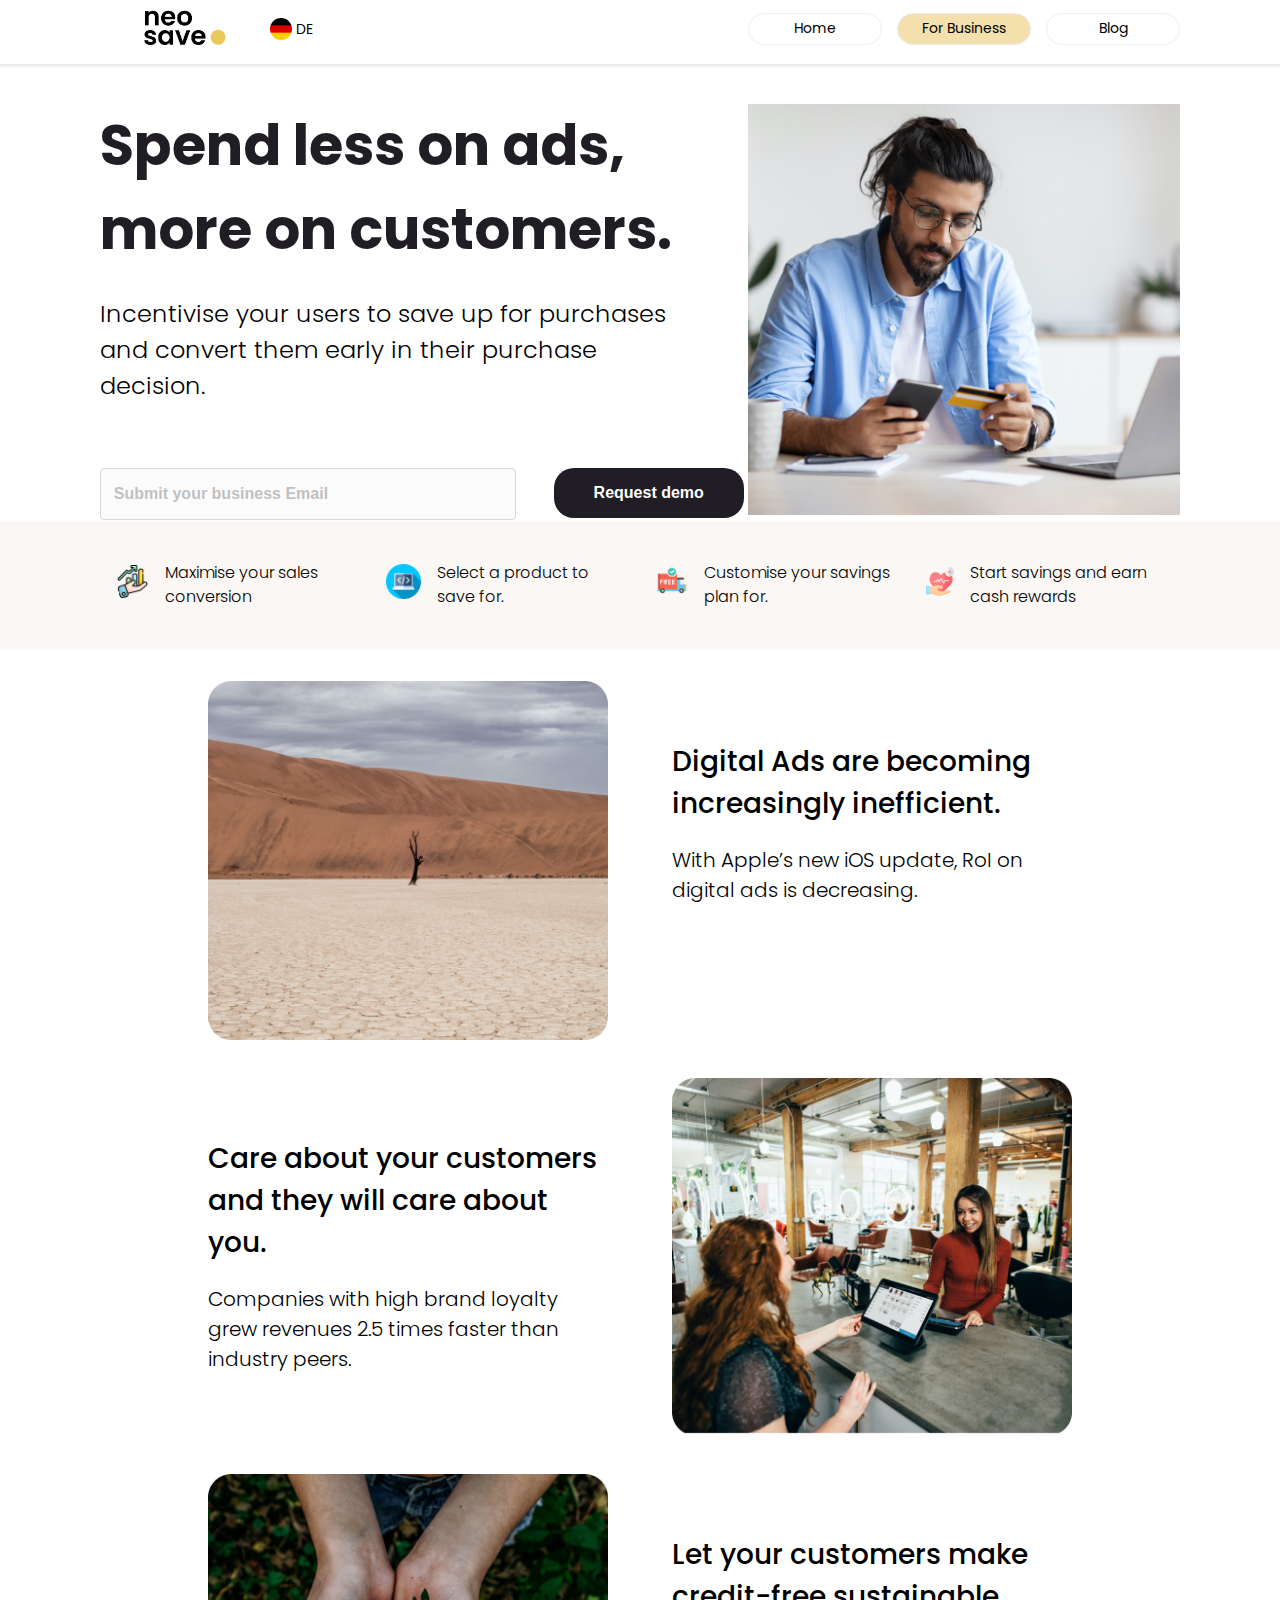
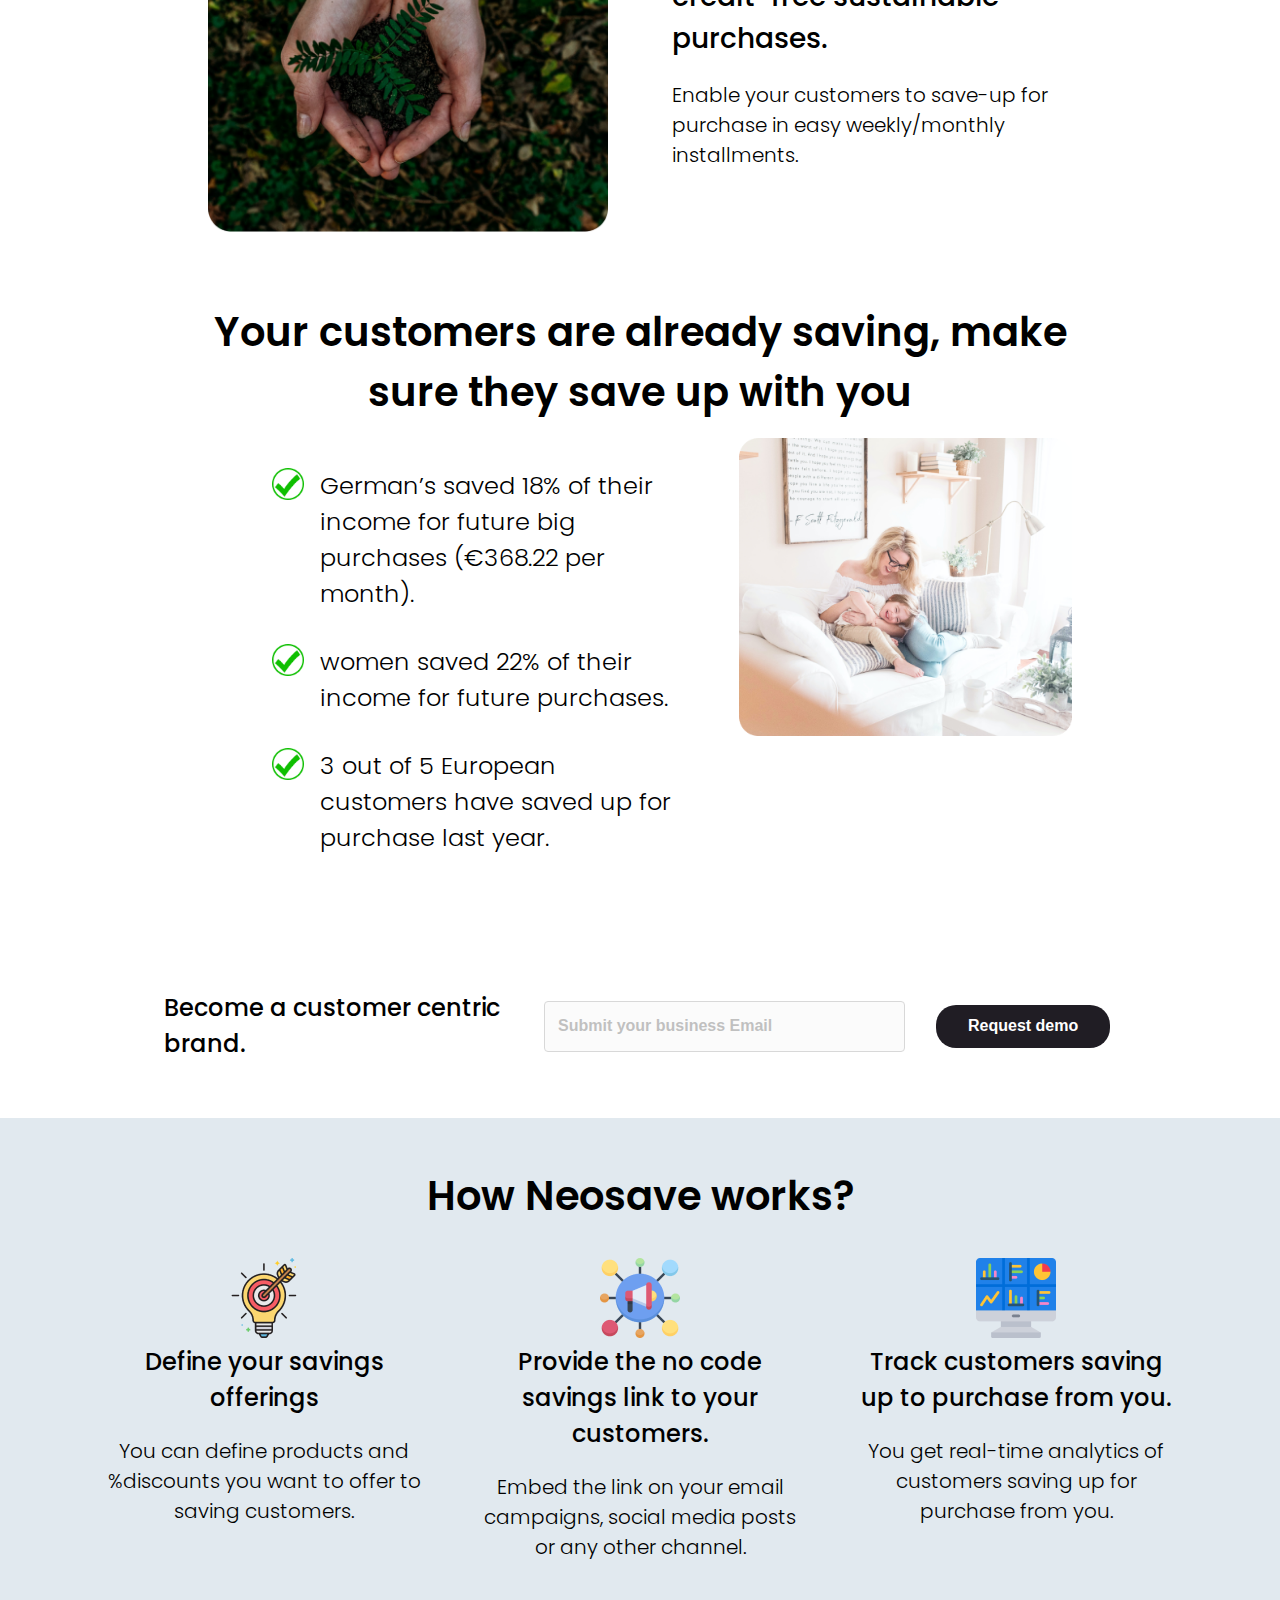
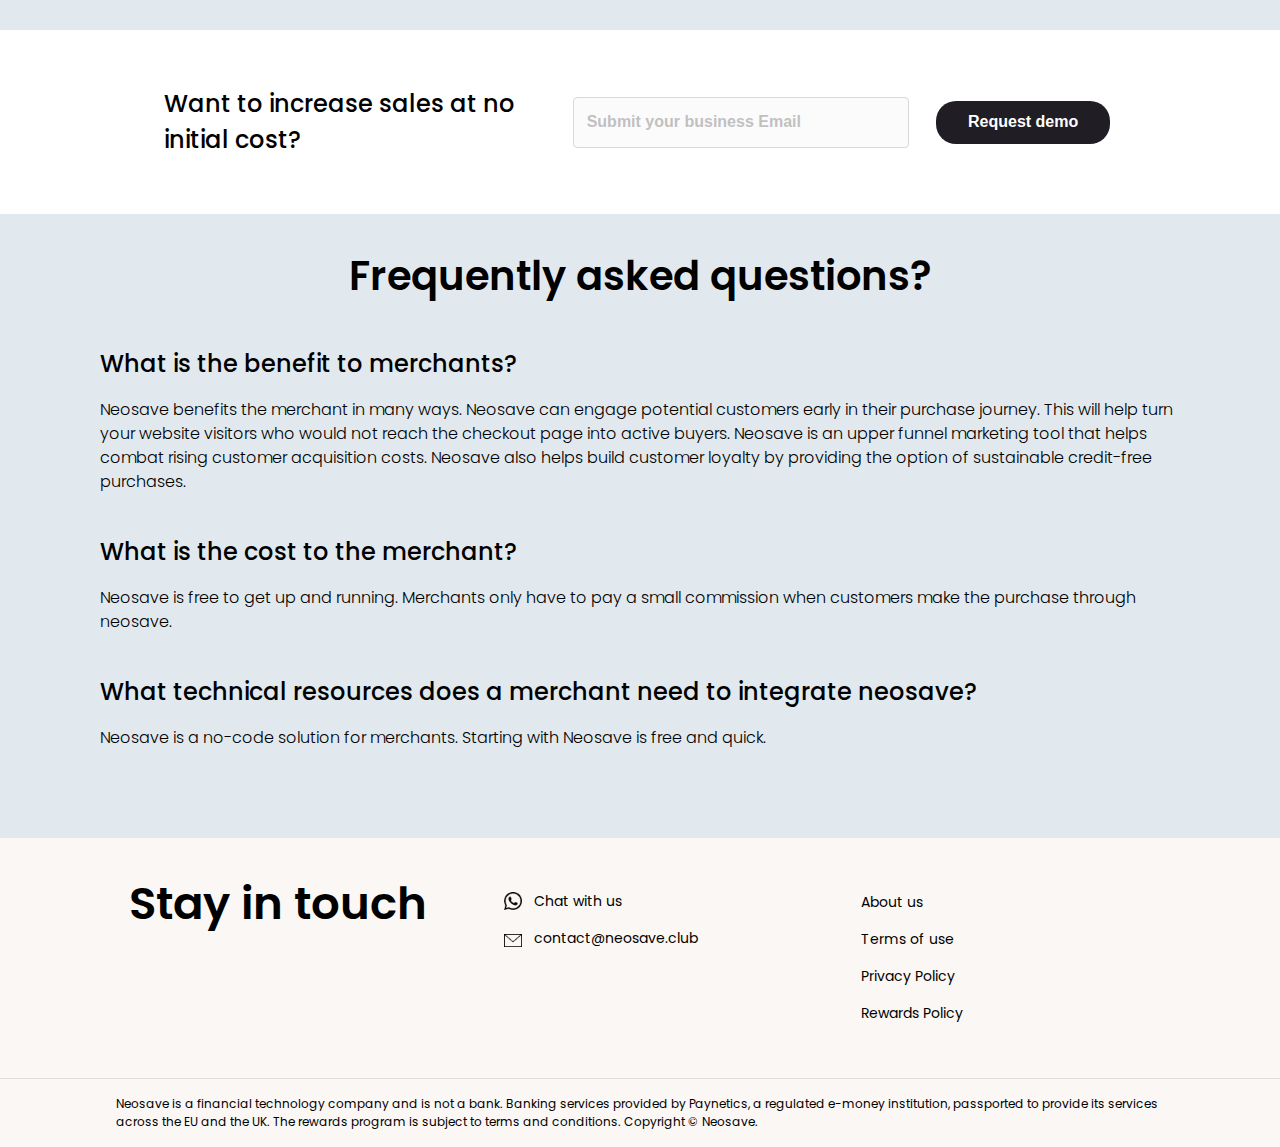
==== business/index.html @ de213bfc "fixed navigation issue" ====
<!DOCTYPE html>
<html lang="en">
  <head>
    <title>Business</title>
    <meta charset="utf-8" />
    <meta name="viewport" content="width=device-width, initial-scale=1" />
    <link href=".././css/styles.css" rel="stylesheet" />
    <link href="../business/business.css" rel="stylesheet" />

    <link rel="preconnect" href="https://fonts.googleapis.com" />
    <link rel="preconnect" href="https://fonts.gstatic.com" crossorigin />
    <link
      href="https://fonts.googleapis.com/css2?family=Poppins:wght@700&display=swap"
      rel="stylesheet"
    />
    <link
      href="https://fonts.googleapis.com/css2?family=Poppins:wght@600&display=swap"
      rel="stylesheet"
    />
    <link
      href="https://fonts.googleapis.com/css2?family=Poppins:wght@500&display=swap"
      rel="stylesheet"
    />
    <link
      href="https://fonts.googleapis.com/css2?family=Poppins:wght@300&display=swap"
      rel="stylesheet"
    />
    <link
      href="https://fonts.googleapis.com/css2?family=Poppins"
      rel="stylesheet"
    />
  </head>
  <body>
    <!-- Header section starts here -->
    <header>
      <div class="header-container container">
        <div class="logo-container">
          <div class="logo">
            <img src="../images/logo-black.png" />
          </div>
          <div class="language-selector">
            <span class="icon"><img src="../images/Vector.png" /></span>
            <span class="text">DE</span>
          </div>
        </div>

        <nav>
          <ul>
            <li><a href="/home">Home</a></li>
            <li class="active"><a href="/business">For Business</a></li>
            <li><a href="#">Blog</a></li>
          </ul>
        </nav>
        <div id="menuToggle">
          <input type="checkbox" />
          <span></span>
          <span></span>
          <span></span>
          <ul id="menu">
            <li><a href="/home">Home</a></li>
            <li><a href="/business">For Business</a></li>
            <li><a href="#">Blog</a></li>
          </ul>
        </div>
      </div>
    </header>
    <!-- Header section Ends here -->

    <!-- Main Section starts here -->

    <main>
      <!--  main banner section -->
      <div class="banner-container container">
        <div class="headings-section">
          <h1>Spend less on ads, more on customers.</h1>
          <p>
            Incentivise your users to save up for purchases and convert them
            early in their purchase decision.
          </p>
          <div class="request-demo">
            <div class="request-demo-text">
              <input type="text" placeholder="Submit your business Email" />
            </div>
            <div class="request-demo-button">
              <button>Request demo</button>
            </div>
          </div>
        </div>
        <div class="banner-image">
          <img src="../images/business-banner.png" />
        </div>
      </div>

      <!-- new work flow section -->

      <div class="neo-work-section">
        <div class="container">
          <div class="steps">
            <span class="image">
              <img src="../images/sales 1.png" />
            </span>
            <span>Maximise your sales conversion</span>
          </div>
          <div class="steps">
            <span class="image">
              <img src="../images/programming (1) 1.png" />
            </span>
            <span>Select a product to save for.</span>
          </div>
          <div class="steps">
            <span class="image">
              <img src="../images/free-shipping 1.png" />
            </span>
            <span>Customise your savings plan for.</span>
          </div>
          <div class="steps">
            <span class="image">
              <img src="../images/healthcare 1.png" />
            </span>
            <span>Start savings and earn cash rewards</span>
          </div>
        </div>
      </div>
      <!-- new work flow section Ends here-->

      <!-- features section starts here -->

      <section class="features-section">
        <div class="container">
          <div class="feature">
            <div class="feature-image">
              <img src="../images/feature1.png" alt="" />
            </div>
            <div class="feature-desc">
              <h4>Digital Ads are becoming increasingly inefficient.</h4>
              <p>
                With Apple’s new iOS update, RoI on digital ads is decreasing.
              </p>
            </div>
          </div>

          <div class="feature">
            <div class="feature-desc">
              <h4>Care about your customers and they will care about you.</h4>
              <p>
                Companies with high brand loyalty grew revenues 2.5 times faster
                than industry peers.
              </p>
            </div>
            <div class="feature-image">
              <img src="../images/feature2.png" alt="" />
            </div>
          </div>

          <div class="feature">
            <div class="feature-image">
              <img src="../images/feature3.png" alt="" />
            </div>
            <div class="feature-desc">
              <h4>
                Let your customers make credit-free sustainable purchases.
              </h4>
              <p>
                Enable your customers to save-up for purchase in easy
                weekly/monthly installments.
              </p>
            </div>
          </div>

          <div class="feature-savings">
            <h2>
              Your customers are already saving, make sure they save up with you
            </h2>

            <div class="feature-savings-details">
              <div class="feature-savings-list">
                <ul>
                  <li>
                    <span><img src="../images/check-mark.png" /></span>
                    <span
                      >German’s saved 18% of their income for future big
                      purchases (€368.22 per month).</span
                    >
                  </li>
                  <li>
                    <span><img src="../images/check-mark.png" /></span>
                    <span
                      >women saved 22% of their income for future
                      purchases.</span
                    >
                  </li>
                  <li>
                    <span><img src="../images/check-mark.png" /></span>
                    <span>
                      3 out of 5 European customers have saved up for purchase
                      last year.
                    </span>
                  </li>
                </ul>
              </div>
              <div class="feature-savings-image">
                <img src="../images/features-savings.png" alt="" />
              </div>
            </div>
          </div>
        </div>
      </section>

      <!-- features section ends here -->

      <!-- Request Demo Section Starts here -->

      <section class="request-demo-section">
        <div class="container">
          <div class="heading">
            <h4>Become a customer centric brand.</h4>
          </div>
          <div class="input-box">
            <input type="text" placeholder="Submit your business Email" />
          </div>
          <div class="action">
            <button type="button">Request demo</button>
          </div>
        </div>
      </section>

      <!-- Request Demo Section Ends here -->

      <!--How new save works section starts here -->
      <section class="how-it-works">
        <div class="container">
          <div class="heading">
            <h3>How Neosave works?</h3>
          </div>
          <div class="option-container">
            <div class="option">
              <div class="option-image">
                <img src="../images/marketing 1.png" alt="" />
              </div>
              <h4>Define your savings offerings</h4>
              <p>
                You can define products and %discounts you want to offer to
                saving customers.
              </p>
            </div>

            <div class="option">
              <div class="option-image">
                <img src="../images/social-marketing 1.png" alt="" />
              </div>
              <h4>Provide the no code savings link to your customers.</h4>
              <p>
                Embed the link on your email campaigns, social media posts or
                any other channel.
              </p>
            </div>

            <div class="option">
              <div class="option-image">
                <img src="../images/dashboard 1.png" alt="" />
              </div>
              <h4>Track customers saving up to purchase from you.</h4>
              <p>
                You get real-time analytics of customers saving up for purchase
                from you.
              </p>
            </div>
          </div>
        </div>
      </section>
      <!--How new save works section ends here -->

      <!-- Request Demo Section Starts here -->

      <section class="request-demo-section">
        <div class="container">
          <div class="heading">
            <h4>Want to increase sales at no initial cost?</h4>
          </div>
          <div class="input-box">
            <input type="text" placeholder="Submit your business Email" />
          </div>
          <div class="action">
            <button type="button">Request demo</button>
          </div>
        </div>
      </section>

      <!-- Request Demo Section Ends here -->

      <!-- FAQ  Section Starts here -->

      <section class="faq-section">
        <div class="container">
          <div class="heading">
            <h3>Frequently asked questions?</h3>
          </div>

          <div class="faq">
            <div class="faq-que">
              <h4 class="que">What is the benefit to merchants?</h4>
              <p class="ans">
                Neosave benefits the merchant in many ways. Neosave can engage
                potential customers early in their purchase journey. This will
                help turn your website visitors who would not reach the checkout
                page into active buyers. Neosave is an upper funnel marketing
                tool that helps combat rising customer acquisition costs.
                Neosave also helps build customer loyalty by providing the
                option of sustainable credit-free purchases.
              </p>
            </div>

            <div class="faq-que">
              <h4 class="que">What is the cost to the merchant?</h4>
              <p class="ans">
                Neosave is free to get up and running. Merchants only have to
                pay a small commission when customers make the purchase through
                neosave.
              </p>
            </div>

            <div class="faq-que">
              <h4 class="que">
                What technical resources does a merchant need to integrate
                neosave?
              </h4>
              <p class="ans">
                Neosave is a no-code solution for merchants. Starting with
                Neosave is free and quick.
              </p>
            </div>
          </div>
        </div>
      </section>

      <!-- FAQ  Section Ends here -->

      <!--  main banner section Ends here-->
    </main>
    <!-- Main Section ends here -->

    <!-- Footer section Starts here -->
    <footer class="footer">
      <div class="container">
        <div class="heading">
          <h3>Stay in touch</h3>
        </div>
        <div class="contact">
          <ul>
            <li>
              <span class="image"><img src="../images/wp.png" /></span>
              <span class="text">Chat with us</span>
            </li>
            <li>
              <span class="image"><img src="../images/envalop.png" /></span>
              <span class="text">contact@neosave.club</span>
            </li>
          </ul>
        </div>

        <div class="nav">
          <ul>
            <li>About us</li>
            <li>Terms of use</li>
            <li>Privacy Policy</li>
            <li>Rewards Policy</li>
          </ul>
        </div>
      </div>
      <div class="sub-footer">
        <div class="container">
          Neosave is a financial technology company and is not a bank. Banking
          services provided by Paynetics, a regulated e-money institution,
          passported to provide its services across the EU and the UK. The
          rewards program is subject to terms and conditions. Copyright ©
          Neosave.
        </div>
      </div>
    </footer>
  </body>
</html>
---- css/styles.css ----
body {
  background: #fff;
  font-size: 14px;
  font-family: Poppins;
  margin: 0px 0px 0px 0px;
  padding: 0px;
}

html {
  overflow-x: hidden;
}
button {
  border: none;
}

h1,
h2,
h3,
h4 {
  margin: 0px;
}

img {
  width: 100%;
}

.container {
  width: calc(100% - 200px);
  margin: 0 auto;
  max-width: 1440px;
}

header {
  /* position: absolute; */
  display: flex;
  align-items: center;
  width: 100%;
  height: 64px;
  background: #ffffff;
  box-shadow: 0px 2px 2px 1px rgba(0, 0, 0, 0.08);
}

header .header-container {
  display: flex;
  justify-content: space-between;
}

header .header-container .logo-container {
  width: 50%;
  display: flex;
  align-items: center;
}

header .header-container .logo-container .logo {
  width: 90px;
  margin: 2.5rem;
}

header .header-container .language-selector {
  width: 100px;
}

header .header-container .language-selector .icon {
  display: inline-block;
  width: 22px;
}

header .header-container .language-selector .icon img {
  border-radius: 50%;
}

header .header-container .language-selector .text {
  position: relative;
  top: -6px;
}

header .header-container nav {
  width: 40%;
}

header .header-container ul {
  display: flex;
  justify-content: space-between;
  padding: 0px;
}

header .header-container ul li {
  margin-top: 2rem;
  list-style: none;
  width: 100px;
  border: 1px solid #eee;
  text-align: center;
  padding: 0.3rem 1rem;
  border-radius: 16px;
  cursor: pointer;
}

header .header-container ul li a {
  color: #000;
  text-decoration: none;
}

header .header-container ul .active {
  background: #f3e0ac;
}

header .header-container ul li:hover {
  background: #f3e0ac;
  color: #000;
  text-decoration: none;
  text-align: center;
  border-radius: 16px;
  cursor: pointer;
}

.dsktop-nav {
  display: block;
}

#menuToggle {
  display: none;
  position: absolute;
  top: 24px;
  right: 16px;
  z-index: 1;
  -webkit-user-select: none;
  user-select: none;
}

#menuToggle input {
  display: block;
  width: 40px;
  height: 32px;
  position: absolute;
  top: -7px;
  left: -5px;
  cursor: pointer;
  opacity: 0;
  z-index: 2;
  -webkit-touch-callout: none;
}

#menuToggle span {
  display: block;
  width: 33px;
  height: 4px;
  margin-bottom: 5px;
  position: relative;
  background: #000;
  border-radius: 3px;
  z-index: 1;
  transform-origin: 4px 0px;
  transition: transform 0.5s cubic-bezier(0.77, 0.2, 0.05, 1),
    background 0.5s cubic-bezier(0.77, 0.2, 0.05, 1), opacity 0.55s ease;
}

#menuToggle span:first-child {
  transform-origin: 0% 0%;
}

#menuToggle span:nth-last-child(2) {
  transform-origin: 0% 100%;
}

#menuToggle input:checked ~ span {
  opacity: 1;
  transform: rotate(45deg) translate(-2px, -1px);
  background: #232323;
}

#menuToggle input:checked ~ span:nth-last-child(3) {
  opacity: 0;
  transform: rotate(0deg) scale(0.2, 0.2);
}

#menuToggle input:checked ~ span:nth-last-child(2) {
  opacity: 1;
  transform: rotate(-45deg) translate(0, -1px);
}

#menu {
  position: absolute;
  width: 300px;
  height: 100vh;
  margin: -100px 0 0 0;
  padding: 50px;
  padding-top: 125px;
  right: -100px;
  background: #fff;
  list-style-type: none;
  -webkit-font-smoothing: antialiased;
  transform-origin: 0% 0%;
  transform: translate(100%, 0);
  transition: transform 0.5s cubic-bezier(0.77, 0.2, 0.05, 1);
  box-shadow: 4px 23px 14px 2px #00000054;
  display: block;
}

header .header-container #menu li a {
  text-decoration: none;
  display: block;
  width: 100%;
  height: 100%;
  color: #000;
}

header .header-container #menu li {
  padding: 10px 0;
  font-size: 22px;
  background: none;
  border: none;
  text-align: right;
  width: 80%;
}

#menuToggle input:checked ~ ul {
  transform: scale(1, 1);
  opacity: 1;
}

footer {
  background: #fbf7f4;
}

footer > .container {
  padding: 2rem 0rem;
  display: flex;
}

footer > .container > .heading,
.nav,
.contact {
  width: 33%;
}

footer > .container .heading h3 {
  font-weight: 600;
  font-size: 45px;
  line-height: 68px;
  text-align: center;
}

footer > .container .contact ul li {
  list-style: none;
  padding: 0.5rem;
}

footer > .container .contact ul li .image {
  display: inline-block;
  width: 18px;
  margin-right: 0.5rem;
}

footer > .container .contact ul li .text {
  position: relative;
  top: -4px;
}
footer > .container .nav ul li {
  list-style: none;
  padding: 0.5rem;
}
footer .sub-footer {
  border-top: 1px solid rgba(0, 0, 0, 0.1);
  padding: 1rem;
  font-weight: 400;
  font-size: 12px;
  line-height: 18px;
}

@media screen and (max-width: 1201px) {
  .container {
    width: 95%;
  }
}

@media screen and (max-width: 992px) {
  header .header-container nav {
    width: 50%;
  }
}

@media screen and (max-width: 768px) {
  header {
    box-shadow: none;
  }
  header .header-container .logo-container .logo {
    width: 90px;
    margin: 1.5rem 2.5rem 0 1rem;
  }
  #menuToggle {
    display: block;
  }
  .dsktop-nav {
    display: none;
  }
}
---- business/business.css ----
.banner-container {
  padding: 2.5rem 0 0 0;
  display: flex;
  margin-top: 0rem;
  justify-content: space-between;
}

.banner-container .headings-section {
  width: 60%;
}

.banner-container .headings-section h1 {
  font-weight: 700;
  font-size: 56px;
  line-height: 84px;
  color: #201d24;
  padding-right: 4rem;
  margin-bottom: 0px;
}

.banner-container .headings-section p {
  font-weight: 300;
  font-size: 24px;
  line-height: 36px;
  padding-right: 4rem;
  padding-top: 0px;
}

.banner-container .headings-section .request-demo {
  display: flex;
  margin-top: 4rem;
}

.banner-container .headings-section .request-demo .request-demo-text {
  width: 60%;
  margin-right: 10%;
}
.banner-container .headings-section .request-demo .request-demo-text input {
  background: #f8f8f8;
  opacity: 0.45;
  border: 1px solid #a9a9a9;
  border-radius: 4px;
  width: 100%;
  font-weight: 600;
  font-size: 16px;
  line-height: 24px;
  text-align: left;
  color: #b6b6b6;
  padding: 0.8rem;
}

.banner-container .headings-section .request-demo .request-demo-button {
  width: 30%;
}

.banner-container .headings-section .request-demo .request-demo-button button {
  background: #201d24;
  border-radius: 20px;
  color: #fff;
  font-weight: 700;
  font-size: 16px;
  line-height: 24px;
  padding: 0.8rem 2.5rem;
}

.banner-container .banner-image {
  width: 40%;
}

.neo-work-section {
  background: #fbf7f4;
}

.neo-work-section .container {
  display: flex;
  align-items: center;
}

.neo-work-section .steps {
  width: 25%;
  padding: 2.5rem 1rem;
  font-size: 16px;
  display: flex;
  align-items: center;
  font-weight: 300;
  font-size: 16px;
  line-height: 24px;
}

.neo-work-section .steps .image {
  display: inline-block;
  margin-right: 1rem;
  width: 42px;
}

.features-section .container .feature {
  display: flex;
  width: 80%;
  margin: 2rem auto;
}

.features-section .container .feature .feature-image,
.feature-desc {
  width: 50%;
}

.features-section .container .feature .feature-image {
  margin-right: 4rem;
}

.features-section .container .feature .feature-image img {
  max-width: 420px;
}

.features-section .container .feature .feature-desc h4 {
  font-weight: 500;
  font-size: 28px;
  line-height: 42px;
  margin-top: 15%;
}

.features-section .container .feature .feature-desc p {
  font-weight: 300;
  font-size: 20px;
  line-height: 30px;
}

.features-section .container .feature:nth-child(2) .feature-image {
  text-align: right;
}

.features-section .container .feature:nth-child(2) .feature-image {
  margin-left: 4rem;
  margin-right: 0px;
}

.features-section .container .feature-savings {
  width: 80%;
  margin: 0 auto;
  padding: 2rem 0;
}

.features-section .container .feature-savings h2 {
  font-weight: 600;
  font-size: 40px;
  line-height: 60px;
  text-align: center;
}

.features-section .container .feature-savings .feature-savings-details {
  display: flex;
  padding: 1rem 0;
}

.features-section .container .feature-savings .feature-savings-details {
  display: flex;
  padding: 1rem 0;
}

.features-section
  .container
  .feature-savings
  .feature-savings-details
  .feature-savings-list {
  width: 60%;
  margin-right: 2rem;
}

.features-section
  .container
  .feature-savings
  .feature-savings-details
  .feature-savings-image {
  width: 40%;
}

.features-section
  .container
  .feature-savings
  .feature-savings-details
  .feature-savings-list
  ul
  li {
  list-style: none;
  font-weight: 300;
  font-size: 24px;
  line-height: 36px;
  padding: 1rem;
  display: flex;
}

.features-section
  .container
  .feature-savings
  .feature-savings-details
  .feature-savings-list
  ul
  li
  span {
  display: inline-block;
  padding: 0 0.5rem;
}
.features-section
  .container
  .feature-savings
  .feature-savings-details
  .feature-savings-list
  ul
  li
  span
  img {
  width: 32px;
}
/* .features-section
  .container
  .feature-savings
  .feature-savings-details
  .feature-savings-list
  ul
  li::before {
  content: '';
  display: inline-block;
  height: 24px;
  width: 24px;
  background-size: contain;
  background-image: url('../images/check-mark.png');
  position: relative;
  top: 6px;
} */

.request-demo-section {
  padding: 1rem 0;
  width: 90%;
  margin: 2.5rem auto;
}

.request-demo-section .container {
  display: flex;
  align-items: center;
  justify-content: space-between;
}

.request-demo-section .container .heading {
  margin-right: 2rem;
}

.request-demo-section .container .heading h4 {
  font-weight: 500;
  font-size: 24px;
  line-height: 36px;
}

.request-demo-section .container .input-box {
  width: 50%;
}

.request-demo-section .container .input-box input {
  font-weight: 600;
  font-size: 16px;
  line-height: 24px;
  color: #b6b6b6;
  background: #f8f8f8;
  opacity: 0.45;
  border: 1px solid #a9a9a9;
  border-radius: 4px;
  padding: 0.8rem;
  width: 85%;
}

.request-demo-section .container .action {
  min-width: 180px;
}

.request-demo-section .container .action button {
  background: #201d24;
  border-radius: 20px;
  color: #fff;
  font-weight: 700;
  font-size: 16px;
  line-height: 24px;
  padding: 0.6rem 2rem;
}

.how-it-works {
  background: #e1e9ef;
  /* opacity: 0.3; */
}

.how-it-works .container {
  padding: 2rem 1rem 3rem 1rem;
}

.how-it-works .container .heading {
  padding: 1rem 0 2rem 0;
}

.how-it-works .container .heading h3 {
  font-weight: 600;
  font-size: 40px;
  line-height: 60px;
  text-align: center;
}

.how-it-works .container .option-container {
  display: flex;
  justify-content: space-between;
}

.how-it-works .container .option-container .option {
  width: 25%;
  text-align: center;
  min-width: 328px;
}

.how-it-works .container .option-container .option .option-image img {
  width: 80px;
}

.how-it-works .container .option-container .option h4 {
  font-weight: 500;
  font-size: 24px;
  line-height: 36px;
  text-align: center;
}

.how-it-works .container .option-container .option p {
  font-weight: 300;
  font-size: 20px;
  line-height: 30px;
  text-align: center;
}

.faq-section {
  background: #e1e9ef;
  /* opacity: 0.3; */
}

.faq-section .container {
  padding: 2rem 1rem 3rem 1rem;
}

.faq-section .container .heading h3 {
  font-weight: 600;
  font-size: 40px;
  line-height: 60px;
  text-align: center;
}

.faq {
}

.faq .faq-que {
  margin: 2.5rem 0;
}

.faq .faq-que .que {
  font-weight: 500;
  font-size: 24px;
  line-height: 36px;
  margin-bottom: 1rem;
}
.faq .faq-que .ans {
  font-weight: 300;
  font-size: 16px;
  line-height: 24px;
}
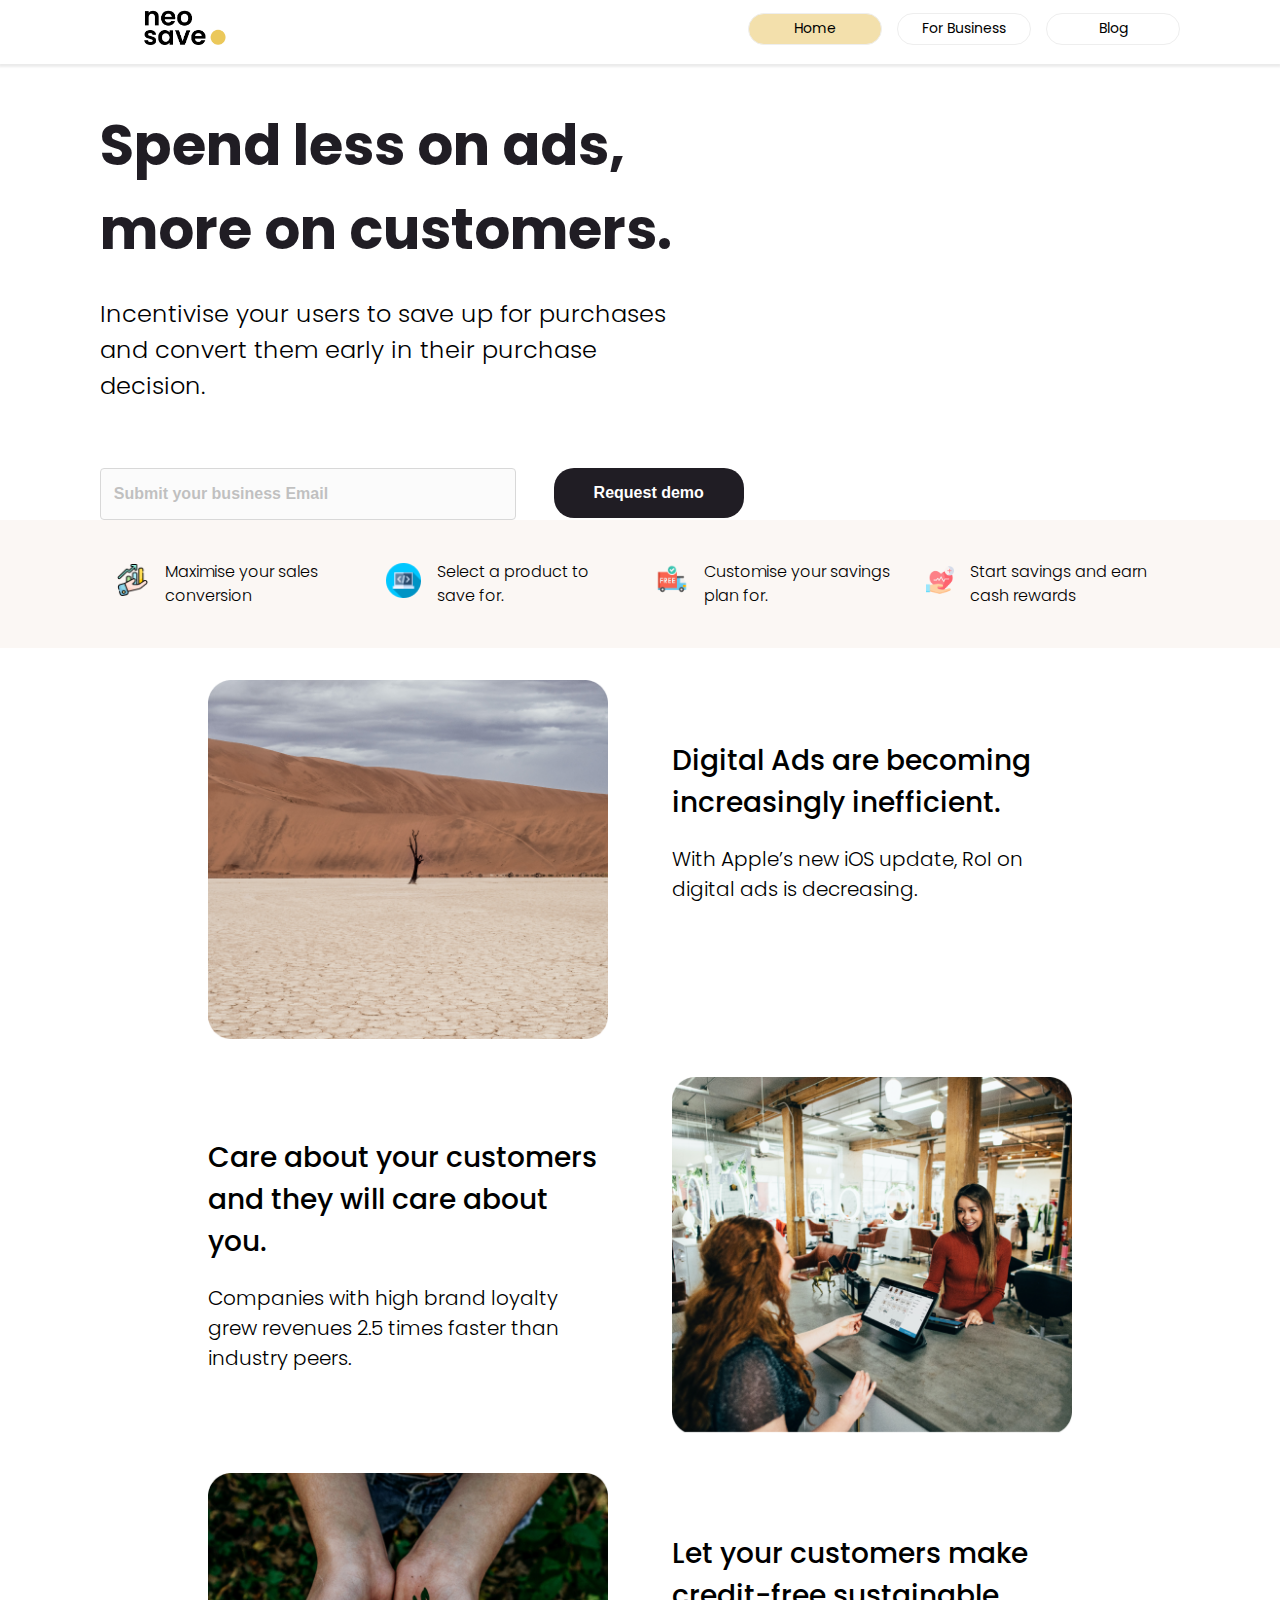
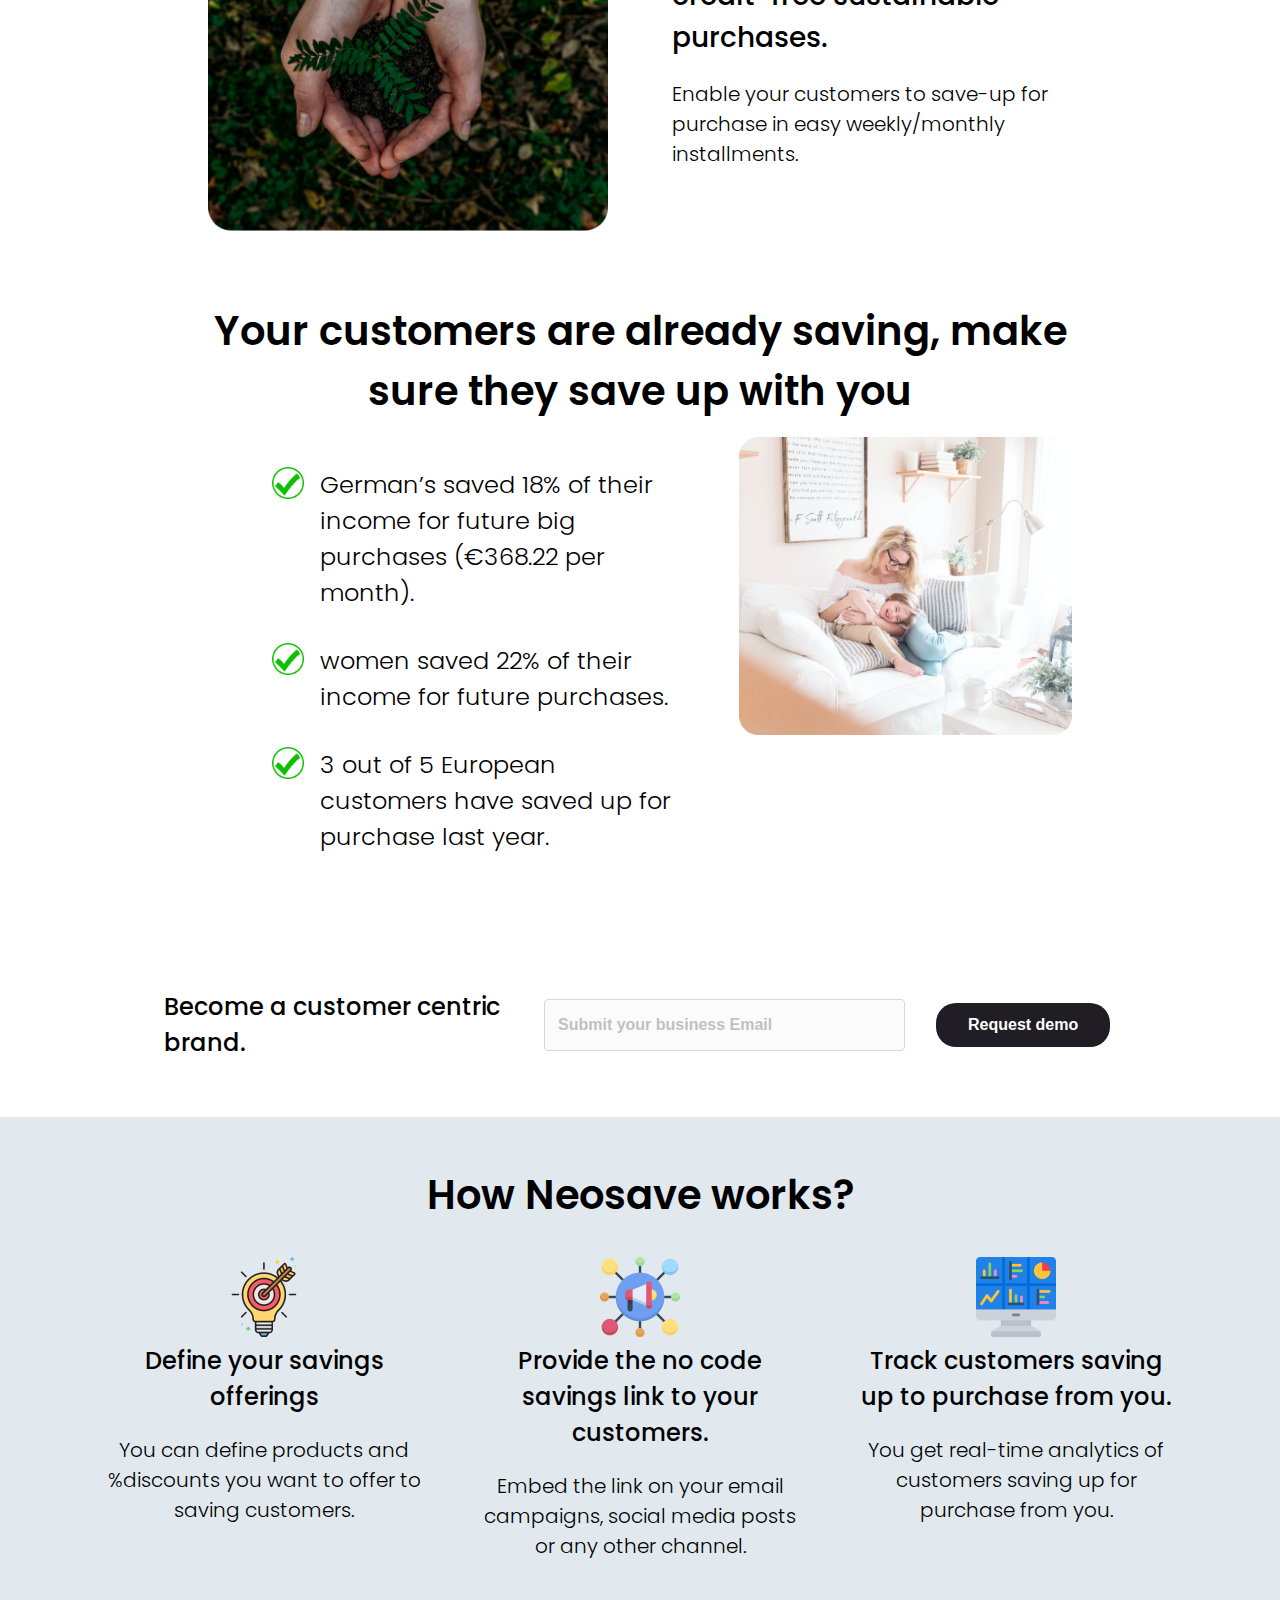
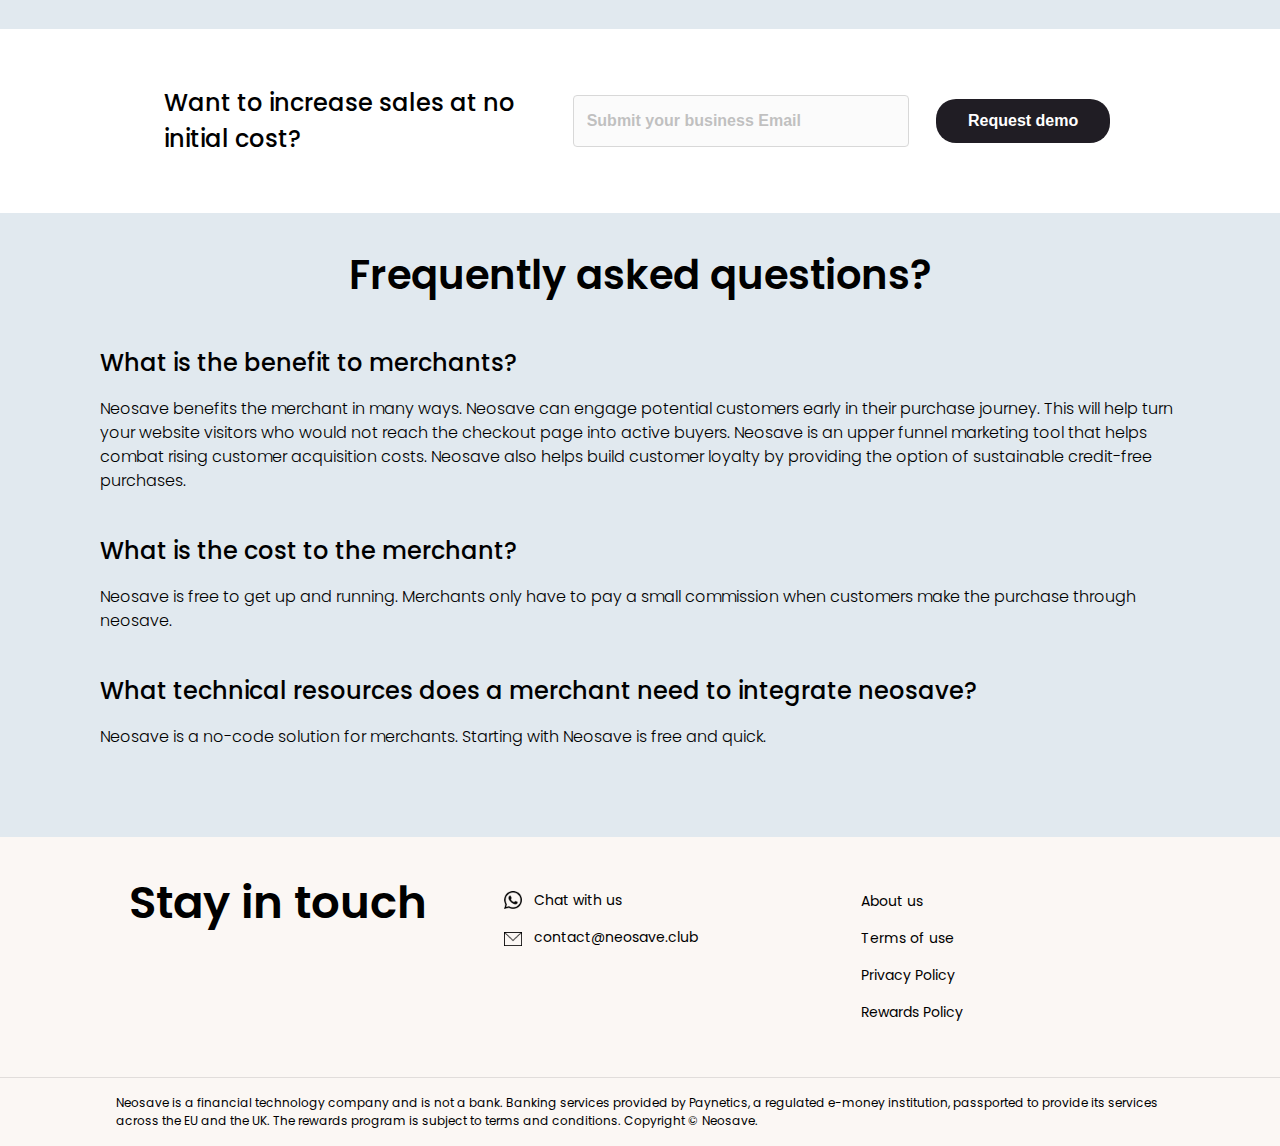
==== commit 4ba07ab6: "added mobile responsive changes for business" ====
--- a/business/index.html
+++ b/business/index.html
@@ -38,16 +38,16 @@
           <div class="logo">
             <img src="../images/logo-black.png" />
           </div>
-          <div class="language-selector">
+          <div class="language-selector hide-mobile">
             <span class="icon"><img src="../images/Vector.png" /></span>
             <span class="text">DE</span>
           </div>
         </div>
 
-        <nav>
-          <ul>
-            <li><a href="/home">Home</a></li>
-            <li class="active"><a href="/business">For Business</a></li>
+        <nav class="dsktop-nav">
+          <ul class="desktop-nav">
+            <li class="active"><a href="/home">Home</a></li>
+            <li><a href="/business">For Business</a></li>
             <li><a href="#">Blog</a></li>
           </ul>
         </nav>
@@ -56,7 +56,7 @@
           <span></span>
           <span></span>
           <span></span>
-          <ul id="menu">
+          <ul id="menu" class="hideMenu">
             <li><a href="/home">Home</a></li>
             <li><a href="/business">For Business</a></li>
             <li><a href="#">Blog</a></li>
@@ -86,7 +86,7 @@
             </div>
           </div>
         </div>
-        <div class="banner-image">
+        <div class="banner-image hide-mobile">
           <img src="../images/business-banner.png" />
         </div>
       </div>
@@ -237,33 +237,39 @@
               <div class="option-image">
                 <img src="../images/marketing 1.png" alt="" />
               </div>
-              <h4>Define your savings offerings</h4>
-              <p>
-                You can define products and %discounts you want to offer to
-                saving customers.
-              </p>
+              <div class="desc">
+                <h4>Define your savings offerings</h4>
+                <p>
+                  You can define products and %discounts you want to offer to
+                  saving customers.
+                </p>
+              </div>
             </div>
 
             <div class="option">
               <div class="option-image">
                 <img src="../images/social-marketing 1.png" alt="" />
               </div>
-              <h4>Provide the no code savings link to your customers.</h4>
-              <p>
-                Embed the link on your email campaigns, social media posts or
-                any other channel.
-              </p>
+              <div class="desc">
+                <h4>Provide the no code savings link to your customers.</h4>
+                <p>
+                  Embed the link on your email campaigns, social media posts or
+                  any other channel.
+                </p>
+              </div>
             </div>
 
             <div class="option">
               <div class="option-image">
                 <img src="../images/dashboard 1.png" alt="" />
               </div>
-              <h4>Track customers saving up to purchase from you.</h4>
-              <p>
-                You get real-time analytics of customers saving up for purchase
-                from you.
-              </p>
+              <div class="desc">
+                <h4>Track customers saving up to purchase from you.</h4>
+                <p>
+                  You get real-time analytics of customers saving up for
+                  purchase from you.
+                </p>
+              </div>
             </div>
           </div>
         </div>
@@ -378,4 +384,14 @@
       </div>
     </footer>
   </body>
+  <script type="text/javascript">
+    const toggleItems = document.getElementById('menu');
+    const toggleButton = document.getElementById('menuToggle');
+
+    (function () {
+      toggleButton.addEventListener('click', () => {
+        toggleItems.classList.toggle('hideMenu');
+      });
+    })();
+  </script>
 </html>
--- a/css/styles.css
+++ b/css/styles.css
@@ -13,6 +13,13 @@
   border: none;
 }
 
+.hideMenu {
+  display: none;
+}
+.hide-mobile {
+  display: none;
+}
+
 h1,
 h2,
 h3,
@@ -78,13 +85,13 @@
   width: 40%;
 }
 
-header .header-container ul {
+header .header-container .desktop-nav {
   display: flex;
   justify-content: space-between;
   padding: 0px;
 }
 
-header .header-container ul li {
+header .header-container .desktop-nav li {
   margin-top: 2rem;
   list-style: none;
   width: 100px;
@@ -95,16 +102,16 @@
   cursor: pointer;
 }
 
-header .header-container ul li a {
+header .header-container .desktop-nav li a {
   color: #000;
   text-decoration: none;
 }
 
-header .header-container ul .active {
+header .header-container .desktop-nav .active {
   background: #f3e0ac;
 }
 
-header .header-container ul li:hover {
+header .header-container .desktop-nav li:hover {
   background: #f3e0ac;
   color: #000;
   text-decoration: none;
@@ -177,15 +184,14 @@
   opacity: 1;
   transform: rotate(-45deg) translate(0, -1px);
 }
-
 #menu {
   position: absolute;
   width: 300px;
   height: 100vh;
   margin: -100px 0 0 0;
-  padding: 50px;
+  padding: 50px 0px;
   padding-top: 125px;
-  right: -100px;
+  right: -14px;
   background: #fff;
   list-style-type: none;
   -webkit-font-smoothing: antialiased;
@@ -193,7 +199,6 @@
   transform: translate(100%, 0);
   transition: transform 0.5s cubic-bezier(0.77, 0.2, 0.05, 1);
   box-shadow: 4px 23px 14px 2px #00000054;
-  display: block;
 }
 
 header .header-container #menu li a {
@@ -279,10 +284,11 @@
   }
 }
 
-@media screen and (max-width: 768px) {
+@media screen and (max-width: 600px) {
   header {
     box-shadow: none;
   }
+
   header .header-container .logo-container .logo {
     width: 90px;
     margin: 1.5rem 2.5rem 0 1rem;
--- a/business/business.css
+++ b/business/business.css
@@ -364,3 +364,268 @@
   font-size: 16px;
   line-height: 24px;
 }
+
+@media screen and (max-width: 992px) {
+  .banner-container {
+    padding-top: 1rem;
+  }
+  .banner-container .headings-section {
+    margin: 0.5rem 1rem;
+  }
+  .banner-container .headings-section h1 {
+    font-weight: 700;
+    font-size: 36px;
+    line-height: 54px;
+  }
+
+  .banner-container .headings-section p {
+    font-weight: 300;
+    font-size: 18px;
+    line-height: 27px;
+    padding-right: 4rem;
+    padding-top: 0px;
+  }
+  .banner-container .headings-section button {
+    font-weight: 700;
+    font-size: 14px;
+    line-height: 21px;
+  }
+
+  .neo-work-section .container {
+    flex-direction: column;
+    justify-content: center;
+  }
+  .neo-work-section .container .steps:nth-child(1) {
+    justify-content: center;
+    left: 0;
+  }
+  .neo-work-section .container .steps {
+    width: 500px;
+    text-align: center;
+    position: relative;
+    left: 13%;
+    font-weight: 300;
+    font-size: 16px;
+    line-height: 24px;
+  }
+}
+
+@media screen and (max-width: 600px) {
+  .hide-mobile {
+    display: none;
+  }
+  .banner-container {
+    padding: 3rem 1rem;
+  }
+  .banner-container .headings-section {
+    width: 100%;
+    text-align: center;
+  }
+
+  .banner-container .headings-section h1 {
+    font-weight: 700;
+    font-size: 40px;
+    line-height: 60px;
+    padding-right: 0px;
+  }
+  .banner-container .headings-section p {
+    font-weight: 300;
+    font-size: 16px;
+    line-height: 24px;
+    padding-right: 0px;
+    text-align: center;
+  }
+
+  .banner-container .headings-section .request-demo {
+    flex-direction: column;
+    width: 100%;
+    margin: 0 auto;
+    justify-content: center;
+  }
+
+  .banner-container .headings-section .request-demo .request-demo-text {
+    width: 90%;
+  }
+
+  .banner-container .headings-section .request-demo .request-demo-button {
+    width: 100%;
+    margin: 1rem 0 0rem 0;
+  }
+
+  .neo-work-section .container .steps {
+    left: 0px;
+    max-width: 300px;
+  }
+
+  .neo-work-section .container .steps {
+    text-align: left;
+    font-weight: 300;
+    font-size: 14px;
+    line-height: 18px;
+  }
+
+  .features-section .container .feature {
+    flex-direction: column;
+  }
+  .features-section .container .feature .feature-image {
+    margin: 0rem;
+  }
+  .features-section .container .feature .feature-image,
+  .feature-desc {
+    width: 100%;
+  }
+  .features-section .container .feature .feature-desc h4 {
+    font-weight: 500;
+    font-size: 16px;
+    line-height: 24px;
+    text-align: center;
+    margin-top: 1rem;
+  }
+
+  .features-section .container .feature:nth-child(2) .feature-desc {
+    order: 2;
+  }
+  .features-section .container .feature:nth-child(2) .feature-image {
+    margin: 0px;
+  }
+
+  .features-section .container .feature .feature-desc p {
+    font-weight: 300;
+    font-size: 12px;
+    line-height: 18px;
+    text-align: center;
+  }
+
+  .features-section .container .feature-savings h2 {
+    font-weight: 600;
+    font-size: 18px;
+    line-height: 27px;
+    text-align: center;
+  }
+  .features-section .container .feature-savings {
+    padding-bottom: 0px;
+  }
+
+  .features-section .container .feature-savings .feature-savings-details {
+    flex-direction: column;
+    padding-bottom: 0px;
+  }
+  .features-section
+    .container
+    .feature-savings
+    .feature-savings-details
+    .feature-savings-list {
+    order: 2;
+    width: 100%;
+    margin: 0px;
+  }
+
+  .features-section
+    .container
+    .feature-savings
+    .feature-savings-details
+    .feature-savings-list
+    ul {
+    padding: 0px;
+  }
+
+  .features-section
+    .container
+    .feature-savings
+    .feature-savings-details
+    .feature-savings-list
+    ul
+    li {
+    font-weight: 300;
+    font-size: 12px;
+    line-height: 18px;
+  }
+  .features-section
+    .container
+    .feature-savings
+    .feature-savings-details
+    .feature-savings-image {
+    width: 100%;
+  }
+  .request-demo-section .container {
+    flex-direction: column;
+  }
+
+  .request-demo-section .container .heading,
+  .input-box,
+  .action {
+    text-align: center;
+    width: 100% !important;
+    margin: 8px;
+  }
+
+  .how-it-works .container .heading h3 {
+    font-weight: 600;
+    font-size: 22px;
+    line-height: 34px;
+    text-align: center;
+  }
+
+  .how-it-works .container .option-container {
+    flex-direction: column;
+    width: 80%;
+    margin: 0 auto;
+  }
+  .how-it-works .container .option-container .option {
+    display: flex;
+    margin: 0.5rem 0;
+  }
+  .how-it-works .container .option-container .option .option-image img {
+    width: 40px;
+    position: relative;
+    top: 1rem;
+  }
+  .how-it-works .container .option-container .option .desc {
+    padding: 0 1rem;
+  }
+  .how-it-works .container .option-container .option .desc h4 {
+    font-weight: 500;
+    font-size: 14px;
+    line-height: 20px;
+    text-align: left;
+  }
+
+  .how-it-works .container .option-container .option .desc p {
+    font-weight: 300;
+    font-size: 12px;
+    line-height: 18px;
+    text-align: left;
+  }
+
+  .faq-section .container {
+    width: 80%;
+    margin: 0 auto;
+  }
+
+  .faq-section .container .heading h3 {
+    font-weight: 600;
+    font-size: 22px;
+    line-height: 34px;
+  }
+
+  .faq .faq-que .que {
+    font-weight: 500;
+    font-size: 16px;
+    line-height: 18px;
+  }
+
+  .faq .faq-que .ans {
+    font-weight: 300;
+    font-size: 12px;
+    line-height: 20px;
+  }
+  footer > .container {
+    flex-direction: column;
+  }
+
+  footer > .container > .heading,
+  .nav,
+  .contact {
+    width: 100%;
+  }
+}
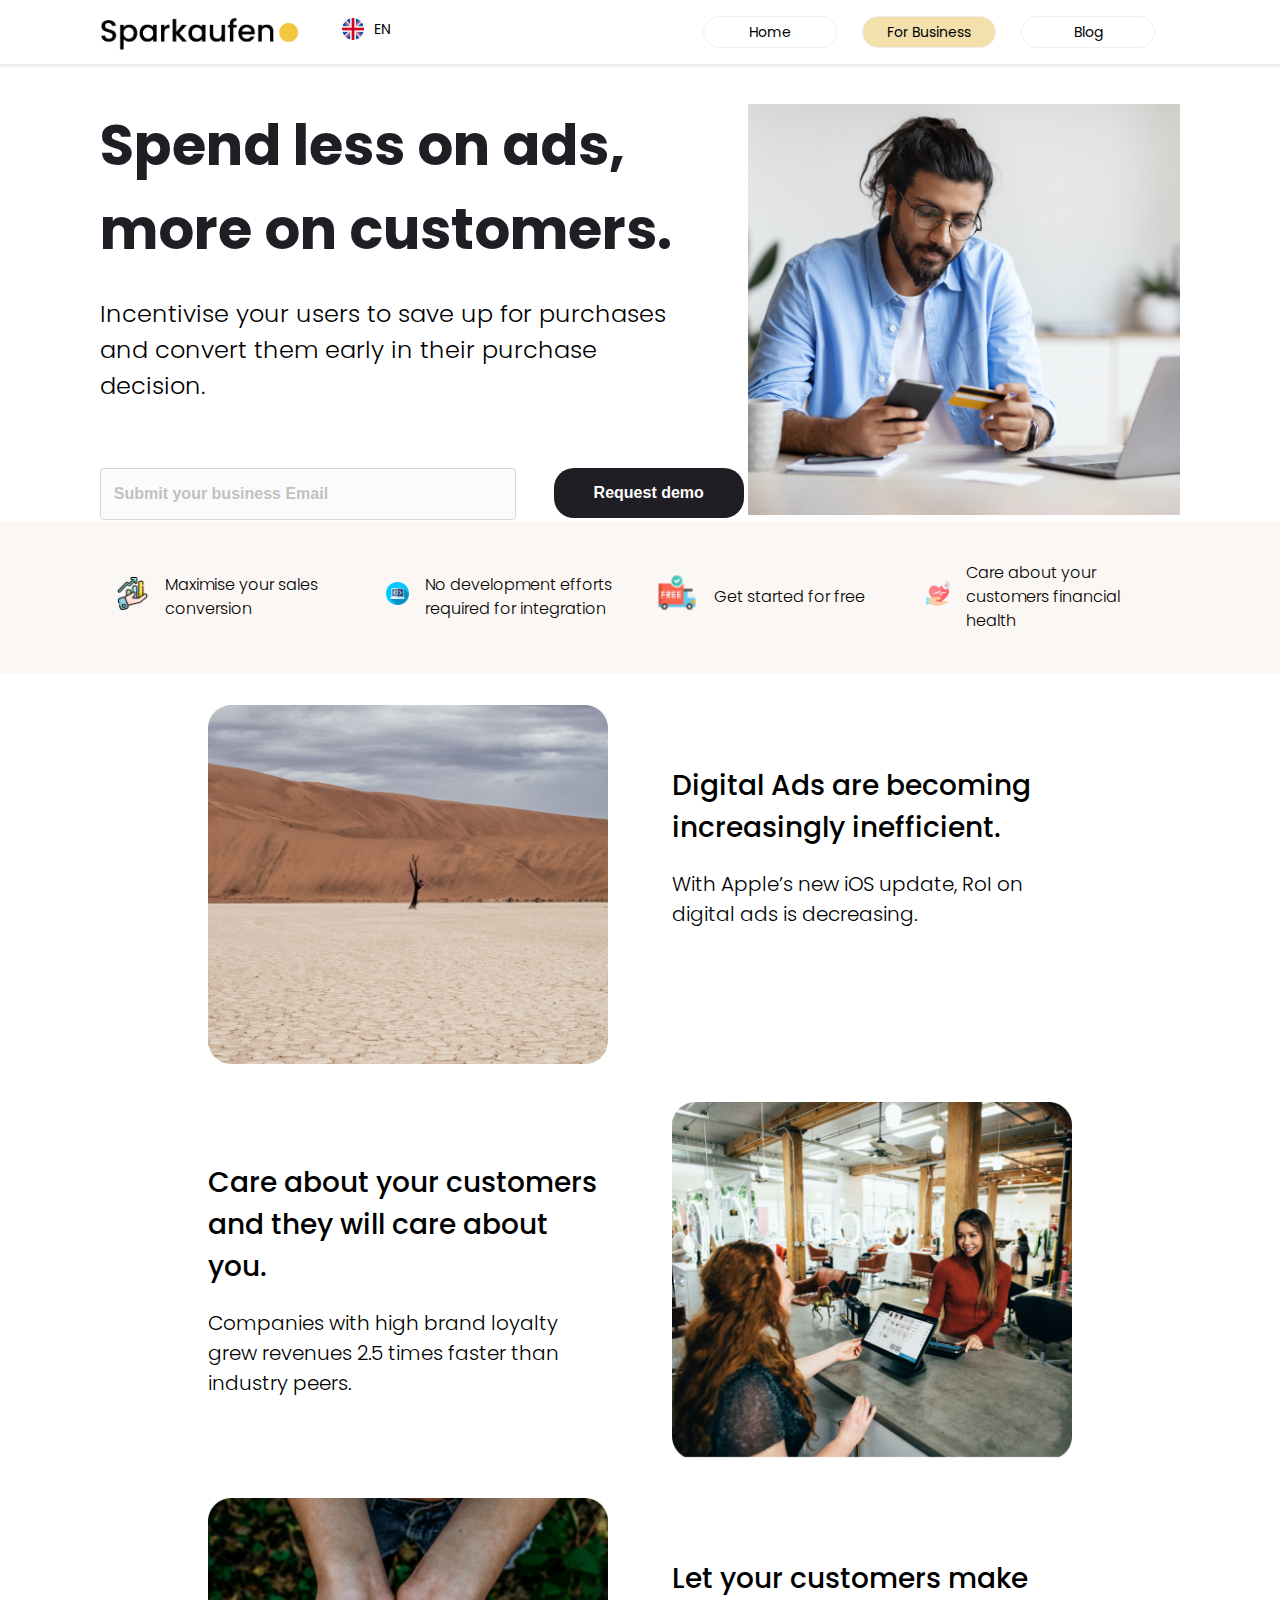
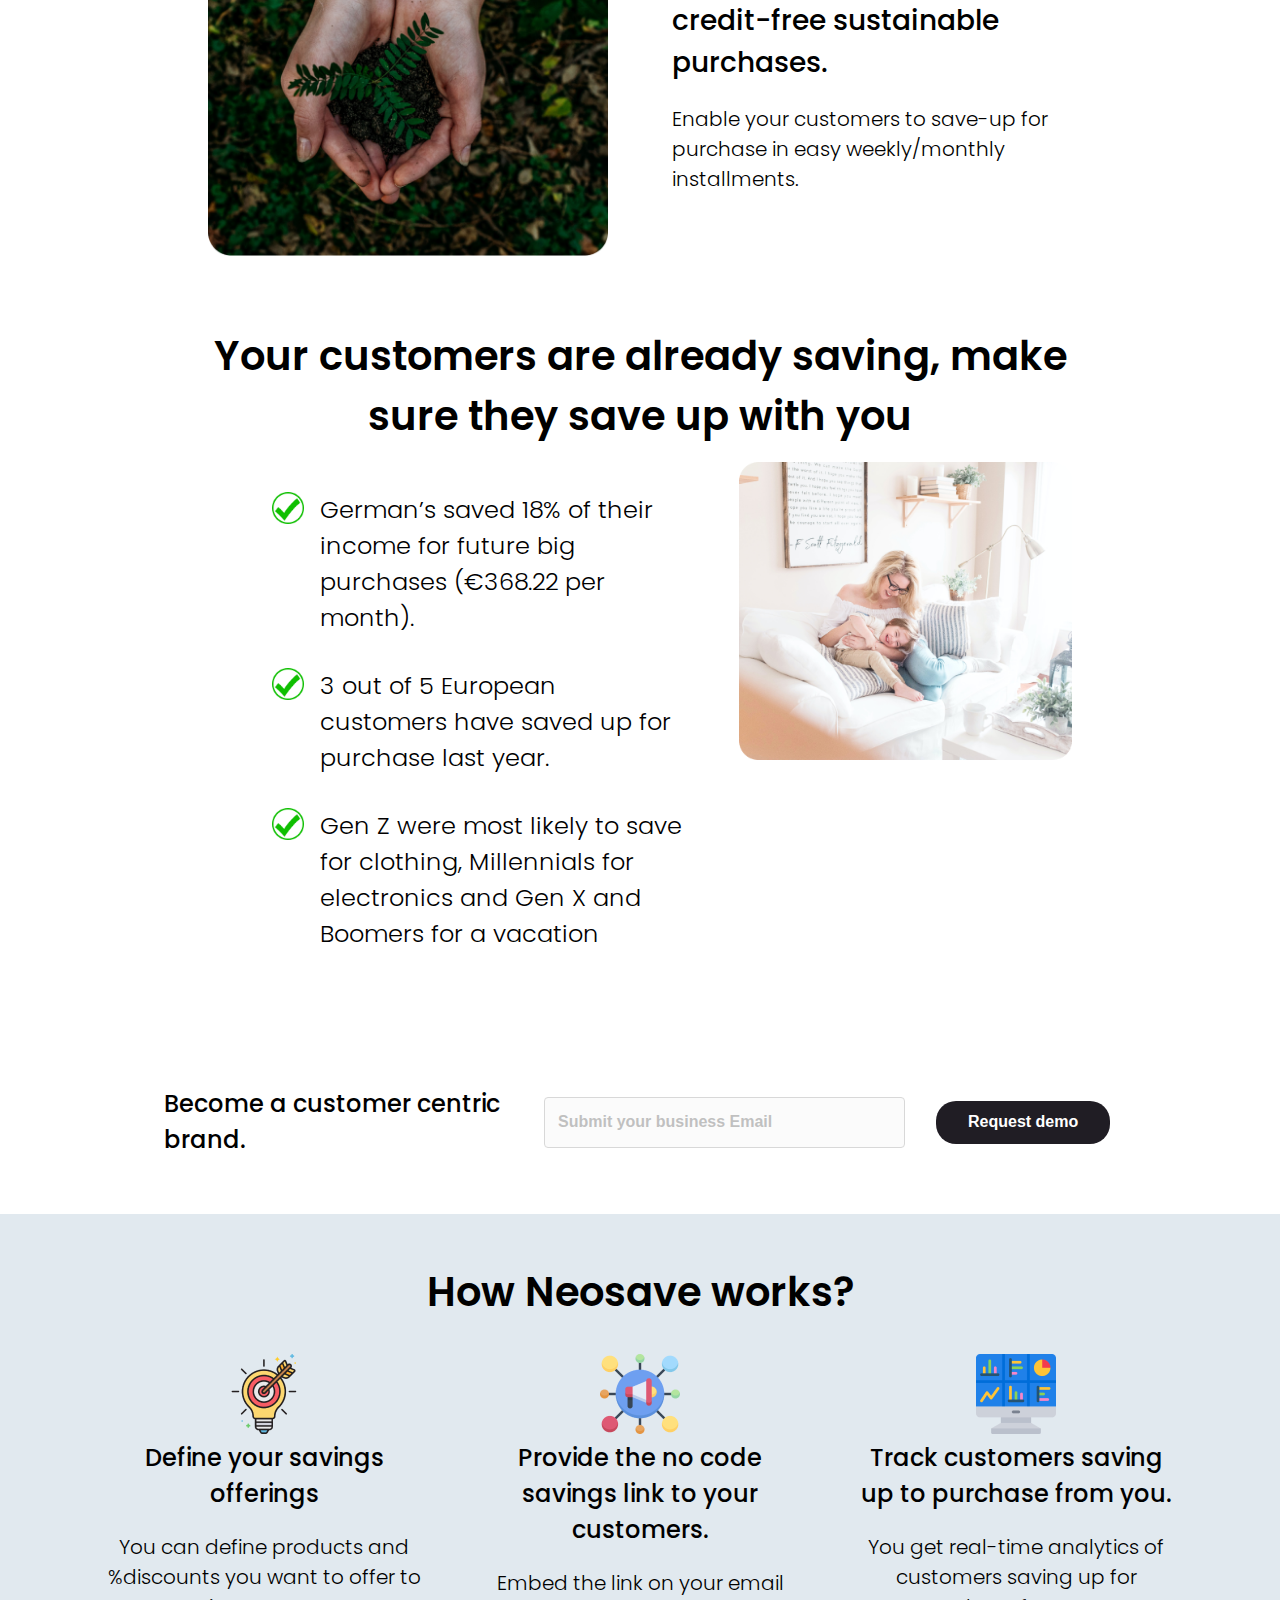
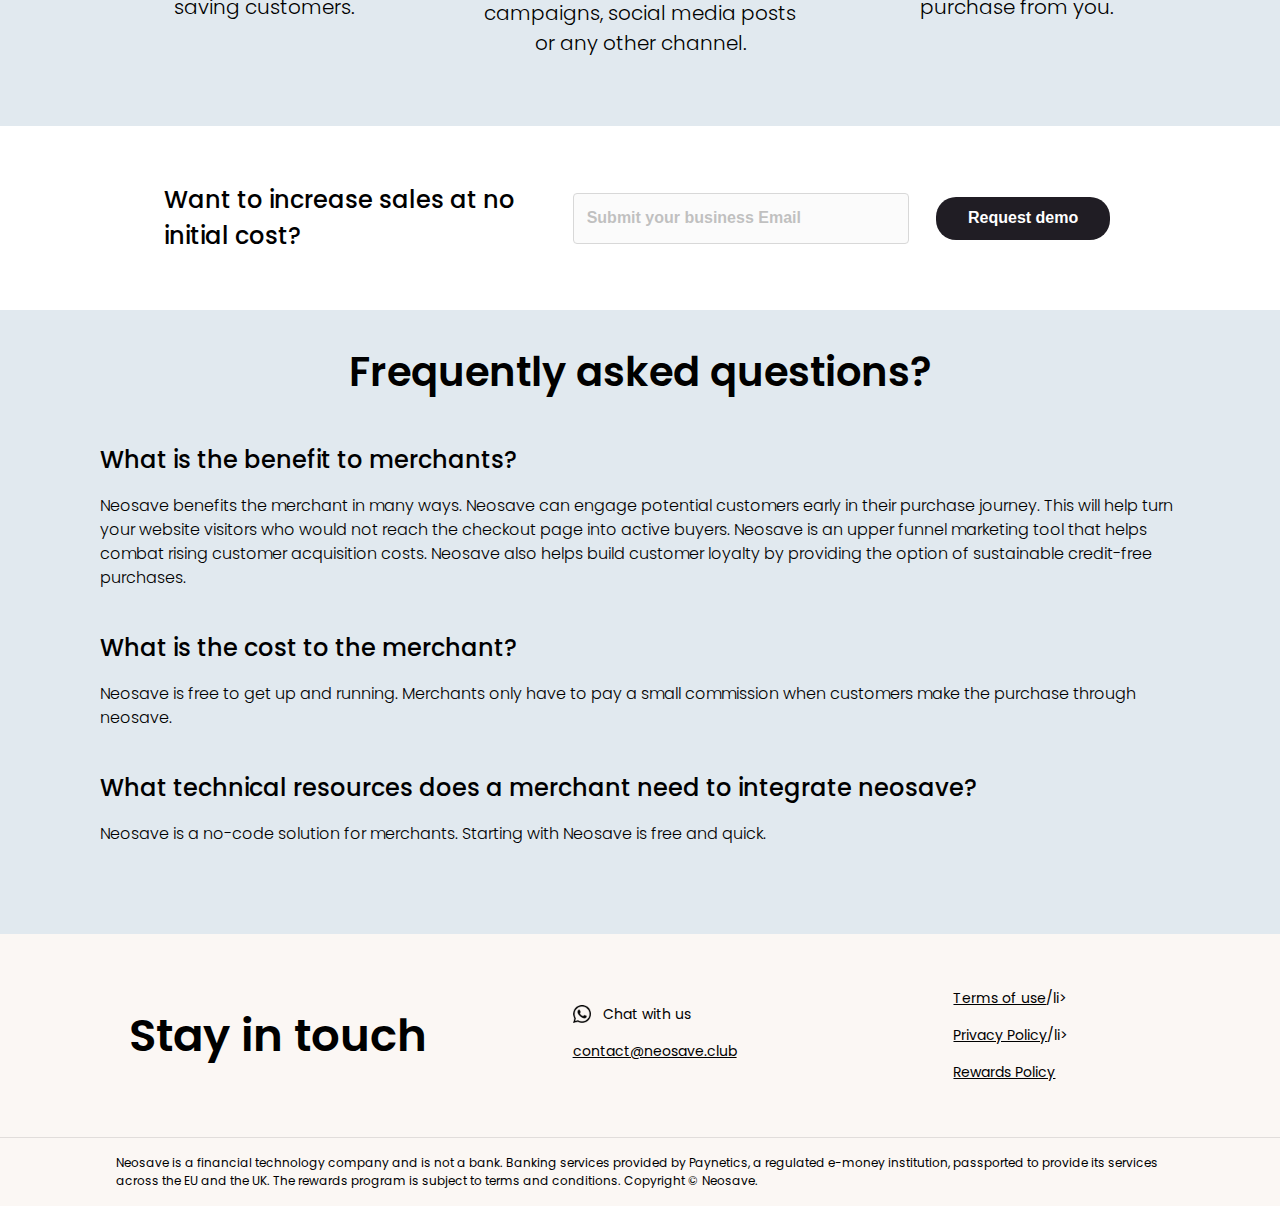
==== commit ebfb3328: "fixed navigation for en language" ====
--- a/business/index.html
+++ b/business/index.html
@@ -30,24 +30,66 @@
       rel="stylesheet"
     />
   </head>
+  <script>
+    window.dataLayer = window.dataLayer || [];
+    function gtag() {
+      dataLayer.push(arguments);
+    }
+    gtag('js', new Date());
+    gtag('config', 'AW-626630049');
+  </script>
+  <script>
+    function gtag_report_conversion(url) {
+      var callback = function () {
+        if (typeof url != 'undefined') {
+          window.location = url;
+        }
+      };
+      gtag('event', 'conversion', {
+        send_to: 'AW-626630049/uMxBCN2i6c0DEKG75qoC',
+        event_callback: callback,
+      });
+      return false;
+    }
+  </script>
   <body>
     <!-- Header section starts here -->
     <header>
       <div class="header-container container">
         <div class="logo-container">
           <div class="logo">
-            <img src="../images/logo-black.png" />
+            <a href="../home"><img src="../images/logo-black.png" /></a>
           </div>
           <div class="language-selector hide-mobile">
-            <span class="icon"><img src="../images/Vector.png" /></span>
-            <span class="text">DE</span>
+            <div class="language-switch">
+              <ul>
+                <li>
+                  <a href="#">
+                    <span class="icon"
+                      ><img src="../images/eng-flag.png"
+                    /></span>
+                    <span class="text">EN</span></a
+                  >
+                  <ul>
+                    <li>
+                      <a href="../de/business/">
+                        <span class="icon"
+                          ><img src="../images/Vector.png"
+                        /></span>
+                        <span class="text">DE</span>
+                      </a>
+                    </li>
+                  </ul>
+                </li>
+              </ul>
+            </div>
           </div>
         </div>
 
         <nav class="dsktop-nav">
           <ul class="desktop-nav">
-            <li class="active"><a href="/home">Home</a></li>
-            <li><a href="/business">For Business</a></li>
+            <li><a href="../home/">Home</a></li>
+            <li class="active"><a href="#">For Business</a></li>
             <li><a href="#">Blog</a></li>
           </ul>
         </nav>
@@ -57,8 +99,8 @@
           <span></span>
           <span></span>
           <ul id="menu" class="hideMenu">
-            <li><a href="/home">Home</a></li>
-            <li><a href="/business">For Business</a></li>
+            <li><a href="../home/">Home</a></li>
+            <li class="active"><a href="#">For Business</a></li>
             <li><a href="#">Blog</a></li>
           </ul>
         </div>
@@ -105,19 +147,19 @@
             <span class="image">
               <img src="../images/programming (1) 1.png" />
             </span>
-            <span>Select a product to save for.</span>
+            <span>No development efforts required for integration</span>
           </div>
           <div class="steps">
             <span class="image">
               <img src="../images/free-shipping 1.png" />
             </span>
-            <span>Customise your savings plan for.</span>
+            <span>Get started for free</span>
           </div>
           <div class="steps">
             <span class="image">
               <img src="../images/healthcare 1.png" />
             </span>
-            <span>Start savings and earn cash rewards</span>
+            <span>Care about your customers financial health</span>
           </div>
         </div>
       </div>
@@ -185,15 +227,15 @@
                   <li>
                     <span><img src="../images/check-mark.png" /></span>
                     <span
-                      >women saved 22% of their income for future
-                      purchases.</span
+                      >3 out of 5 European customers have saved up for purchase
+                      last year.</span
                     >
                   </li>
                   <li>
                     <span><img src="../images/check-mark.png" /></span>
                     <span>
-                      3 out of 5 European customers have saved up for purchase
-                      last year.
+                      Gen Z were most likely to save for clothing, Millennials
+                      for electronics and Gen X and Boomers for a vacation
                     </span>
                   </li>
                 </ul>
@@ -358,18 +400,34 @@
               <span class="text">Chat with us</span>
             </li>
             <li>
-              <span class="image"><img src="../images/envalop.png" /></span>
-              <span class="text">contact@neosave.club</span>
+              <span class="text"
+                ><a style="color: #000" href="mailto:contact@neosave.club"
+                  >contact@neosave.club</a
+                ></span
+              >
             </li>
           </ul>
         </div>
 
         <div class="nav">
           <ul>
-            <li>About us</li>
-            <li>Terms of use</li>
-            <li>Privacy Policy</li>
-            <li>Rewards Policy</li>
+            <!-- <li>About us</li> -->
+            <li>
+              <a href="../PDF/Terms of Use.pdf" target="_blank">Terms of use</a
+              >/li>
+            </li>
+            <li>
+              <a href="../PDF/Privacy Policy.pdf" target="_blank"
+                >Privacy Policy</a
+              >/li>
+            </li>
+            <li>
+              <a
+                href="../PDF/Rewards Program Terms and Conditions.pdf"
+                target="_blank"
+                >Rewards Policy</a
+              >
+            </li>
           </ul>
         </div>
       </div>
--- a/css/styles.css
+++ b/css/styles.css
@@ -6,6 +6,10 @@
   padding: 0px;
 }
 
+a {
+  color: #000;
+}
+
 html {
   overflow-x: hidden;
 }
@@ -17,7 +21,7 @@
   display: none;
 }
 .hide-mobile {
-  display: none;
+  display: block;
 }
 
 h1,
@@ -59,8 +63,9 @@
 }
 
 header .header-container .logo-container .logo {
-  width: 90px;
-  margin: 2.5rem;
+  width: 200px;
+  margin-right: 2rem;
+  margin-top: 0.6rem;
 }
 
 header .header-container .language-selector {
@@ -79,6 +84,7 @@
 header .header-container .language-selector .text {
   position: relative;
   top: -6px;
+  left: 6px;
 }
 
 header .header-container nav {
@@ -87,19 +93,20 @@
 
 header .header-container .desktop-nav {
   display: flex;
-  justify-content: space-between;
+  justify-content: right;
   padding: 0px;
 }
 
 header .header-container .desktop-nav li {
-  margin-top: 2rem;
+  margin-top: 0rem;
   list-style: none;
-  width: 100px;
+  min-width: 100px;
   border: 1px solid #eee;
   text-align: center;
   padding: 0.3rem 1rem;
   border-radius: 16px;
   cursor: pointer;
+  margin-right: 25px;
 }
 
 header .header-container .desktop-nav li a {
@@ -223,6 +230,64 @@
   opacity: 1;
 }
 
+.language-switch ul {
+  position: relative;
+  margin: 0;
+  padding: 0;
+  list-style: none;
+  float: left;
+  background-color: #fff;
+}
+
+.language-switch ul li {
+  float: left;
+}
+
+/* .language-switch ul li span.arrow {
+  display: inline-block;
+  width: 0;
+  height: 0;
+  border-left: 5px solid transparent;
+  border-right: 5px solid transparent;
+  border-top: 5px solid white;
+} */
+
+.language-switch ul li a {
+  display: block;
+  padding: 10px;
+  color: #000;
+  text-decoration: none;
+}
+
+.language-switch ul li a:hover {
+  color: red;
+}
+
+.language-switch ul li > ul {
+  display: none;
+  position: absolute;
+}
+
+.language-switch ul li:hover > ul {
+  display: block;
+  width: 100%;
+}
+
+.language-switch ul li > ul li {
+  float: left;
+  padding: 0 0 20px 0;
+}
+
+.language-switch ul li > ul li i.fa {
+  position: relative;
+  top: 15px;
+  font-size: 40px;
+}
+
+.language-switch ul li > ul li a {
+  text-decoration: none;
+}
+
 footer {
   background: #fbf7f4;
 }
@@ -236,6 +301,9 @@
 .nav,
 .contact {
   width: 33%;
+  display: flex;
+  justify-content: center;
+  align-items: center;
 }
 
 footer > .container .heading h3 {
@@ -282,12 +350,24 @@
   header .header-container nav {
     width: 50%;
   }
+  footer > .container .nav ul li,
+  footer > .container .contact ul li .text {
+    font-weight: 600;
+    font-size: 12px;
+    line-height: 11px;
+  }
+  footer > .container .contact ul li .text {
+    font-weight: 500;
+  }
 }
 
 @media screen and (max-width: 600px) {
   header {
     box-shadow: none;
   }
+  .hide-mobile {
+    display: none;
+  }
 
   header .header-container .logo-container .logo {
     width: 90px;
--- a/business/business.css
+++ b/business/business.css
@@ -369,6 +369,7 @@
   .banner-container {
     padding-top: 1rem;
   }
+
   .banner-container .headings-section {
     margin: 0.5rem 1rem;
   }
@@ -387,7 +388,7 @@
   }
   .banner-container .headings-section button {
     font-weight: 700;
-    font-size: 14px;
+    font-size: 12px;
     line-height: 21px;
   }
 
@@ -399,6 +400,10 @@
     justify-content: center;
     left: 0;
   }
+
+  .neo-work-section .container {
+    padding: 1rem 0;
+  }
   .neo-work-section .container .steps {
     width: 500px;
     text-align: center;
@@ -407,13 +412,136 @@
     font-weight: 300;
     font-size: 16px;
     line-height: 24px;
+    padding: 1rem 0;
+  }
+  .banner-container .headings-section .request-demo .request-demo-button {
+    width: auto;
+  }
+  .banner-container
+    .headings-section
+    .request-demo
+    .request-demo-button
+    button {
+    padding: 0.8rem 1.5rem;
+    font-size: 12px;
+  }
+  .banner-container .headings-section .request-demo .request-demo-text input {
+    font-size: 14px;
+  }
+  .banner-container .headings-section .request-demo .request-demo-text {
+    width: 50%;
+    /* margin: 0px; */
+  }
+  .banner-container .headings-section .request-demo {
+    margin-top: 2rem;
+  }
+
+  .how-it-works .container .option-container .option {
+    min-width: auto;
+  }
+
+  .features-section .container .feature,
+  .features-section .container .feature-savings {
+    width: 90%;
+  }
+
+  .features-section .container .feature .feature-desc h4 {
+    font-weight: 500;
+    font-size: 18.9433px;
+    line-height: 28px;
+  }
+  .features-section .container .feature .feature-desc p {
+    font-weight: 300;
+    font-size: 13.5309px;
+    line-height: 20px;
+  }
+  .features-section .container .feature-savings h2 {
+    font-size: 27.0618px;
+    line-height: 41px;
+    text-align: center;
+  }
+  .features-section
+    .container
+    .feature-savings
+    .feature-savings-details
+    .feature-savings-list
+    ul {
+    padding: 0px;
+  }
+  .features-section
+    .container
+    .feature-savings
+    .feature-savings-details
+    .feature-savings-list {
+    margin: 0px;
+  }
+  .features-section
+    .container
+    .feature-savings
+    .feature-savings-details
+    .feature-savings-list
+    ul
+    li {
+    font-weight: 300;
+    font-size: 16.2371px;
+    line-height: 24px;
+  }
+
+  .request-demo-section .container .heading h4 {
+    font-weight: 500;
+    font-size: 13.9188px;
+    line-height: 21px;
+  }
+  .request-demo-section .container .input-box input {
+    font-weight: 600;
+    font-size: 9.27919px;
+    line-height: 14px;
+  }
+  .request-demo-section .container .action button {
+    font-weight: 700;
+    font-size: 9.27919px;
+    line-height: 14px;
+  }
+  .how-it-works .container .option-container .option .option-image img {
+    width: 40px;
+  }
+  .how-it-works .container,
+  .faq-section .container {
+    width: 90%;
+    margin: 0 auto;
+  }
+  .how-it-works .container .option-container .option h4 {
+    font-weight: 500;
+    font-size: 13.9188px;
+    line-height: 21px;
+  }
+  .how-it-works .container .option-container .option p {
+    font-weight: 300;
+    font-size: 11.599px;
+    line-height: 17px;
+    text-align: center;
+  }
+
+  .faq-section .container .heading h3 {
+    font-weight: 600;
+    font-size: 23.198px;
+    line-height: 35px;
+  }
+
+  .faq .faq-que .que {
+    font-weight: 500;
+    font-size: 13.9188px;
+    line-height: 21px;
+  }
+  .faq .faq-que .ans {
+    font-style: normal;
+    font-weight: 300;
+    font-size: 9.27919px;
+    line-height: 14px;
   }
 }
 
 @media screen and (max-width: 600px) {
-  .hide-mobile {
-    display: none;
-  }
   .banner-container {
     padding: 3rem 1rem;
   }
@@ -469,6 +597,9 @@
   }
   .features-section .container .feature .feature-image {
     margin: 0rem;
+  }
+  .features-section .container .feature .feature-image img {
+    max-width: 100%;
   }
   .features-section .container .feature .feature-image,
   .feature-desc {
@@ -574,6 +705,7 @@
   .how-it-works .container .option-container .option {
     display: flex;
     margin: 0.5rem 0;
+    width: 100%;
   }
   .how-it-works .container .option-container .option .option-image img {
     width: 40px;
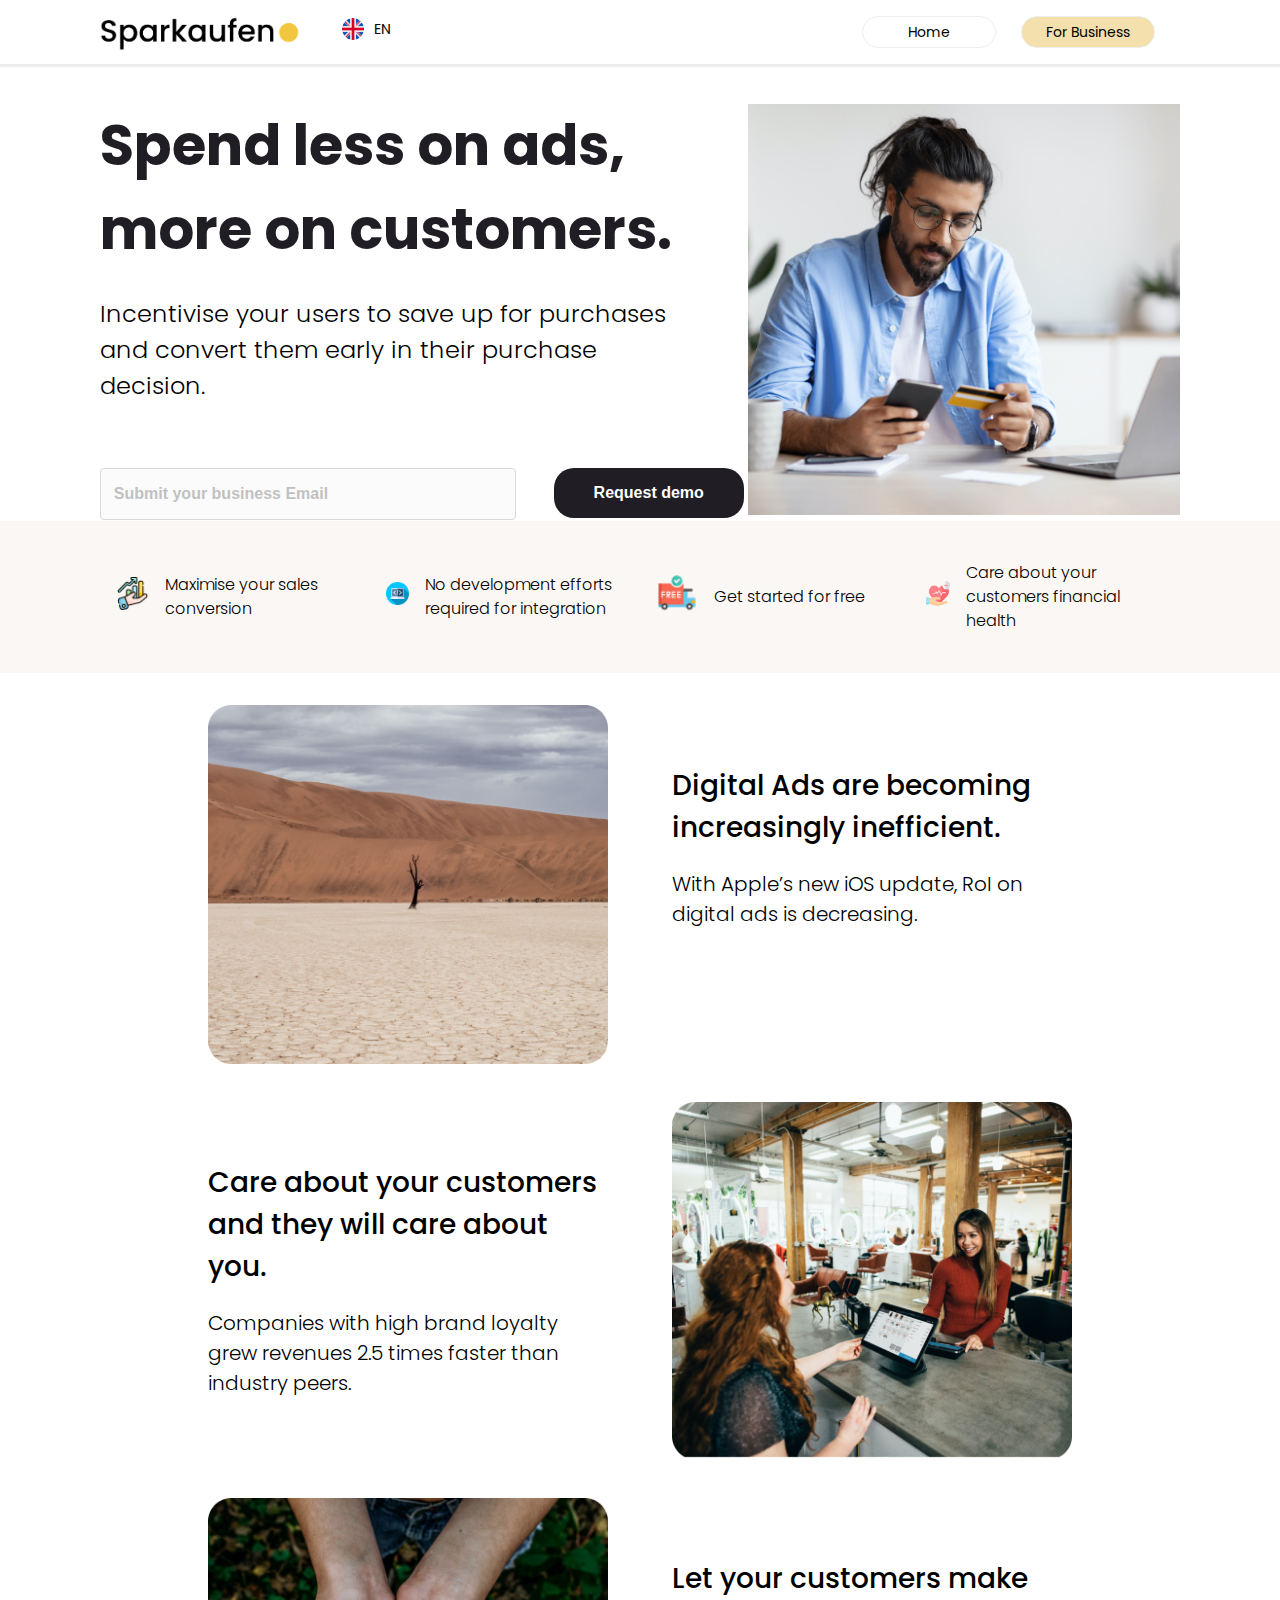
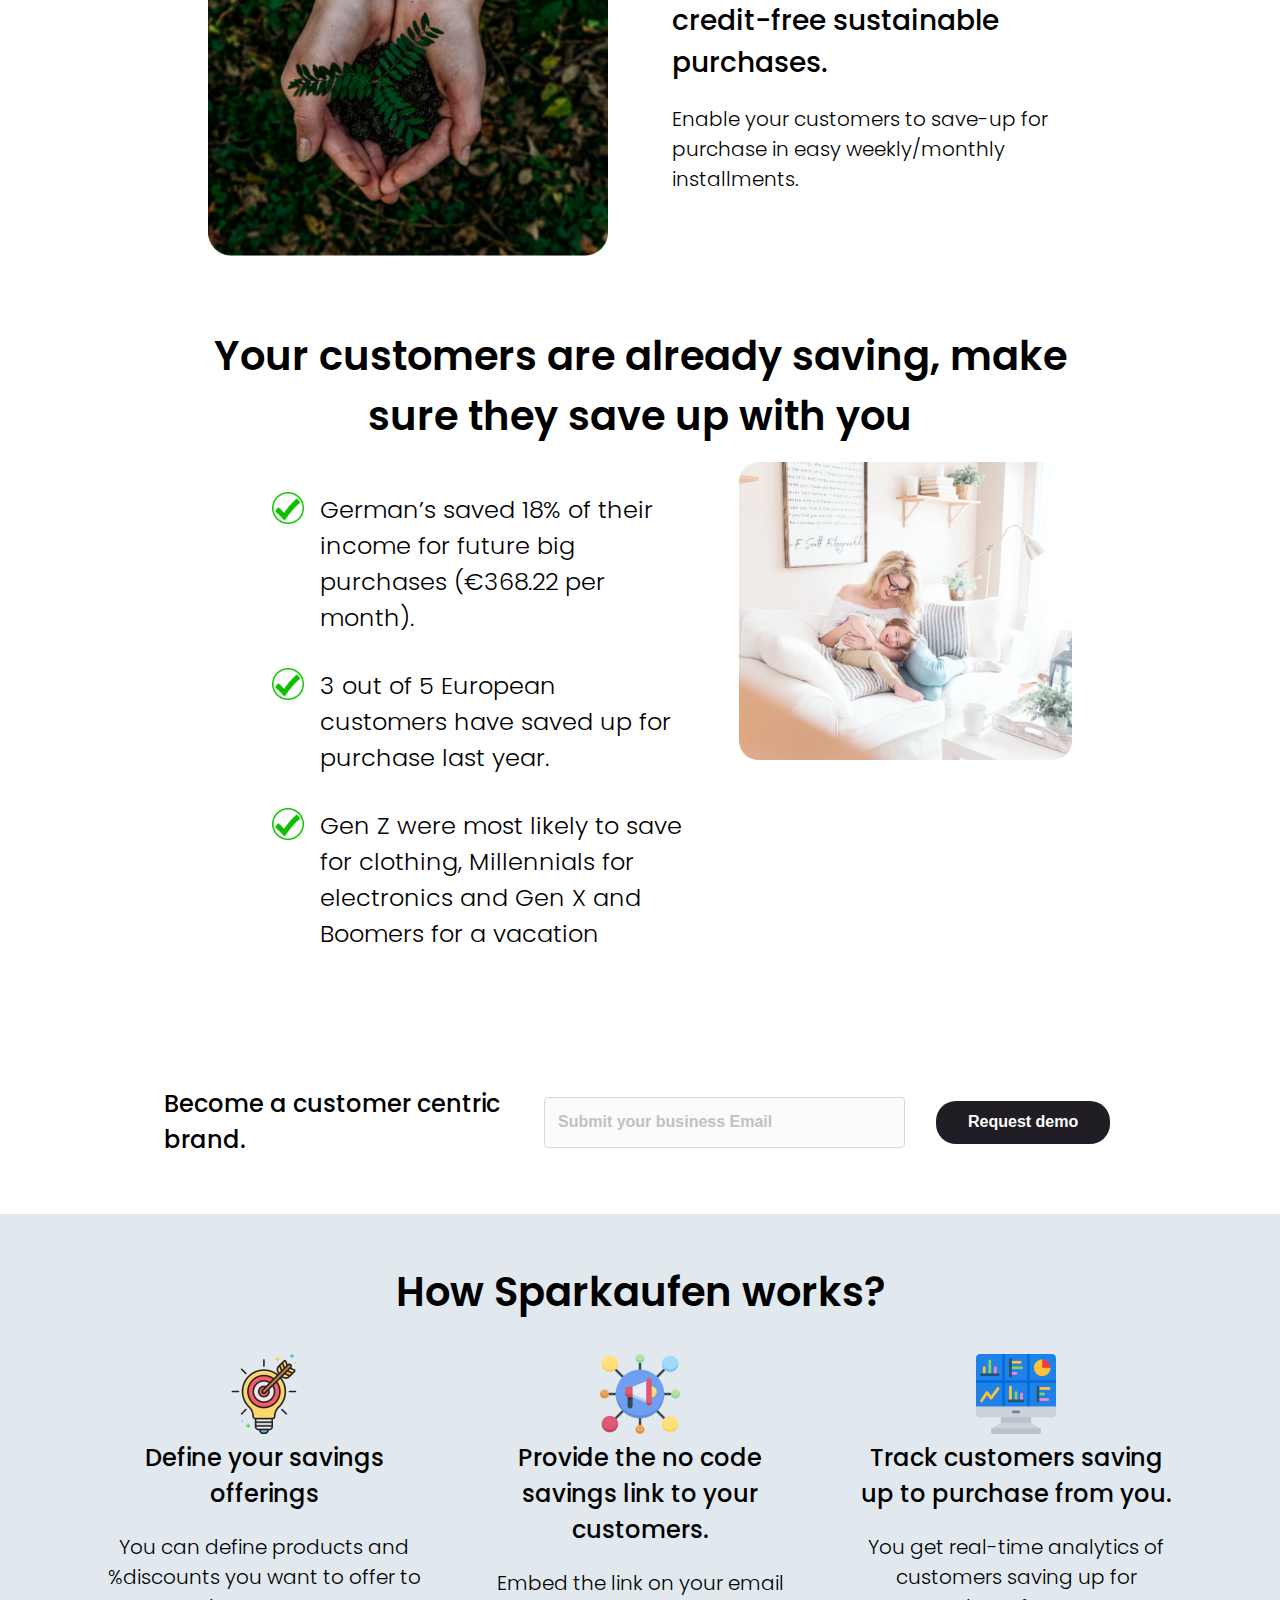
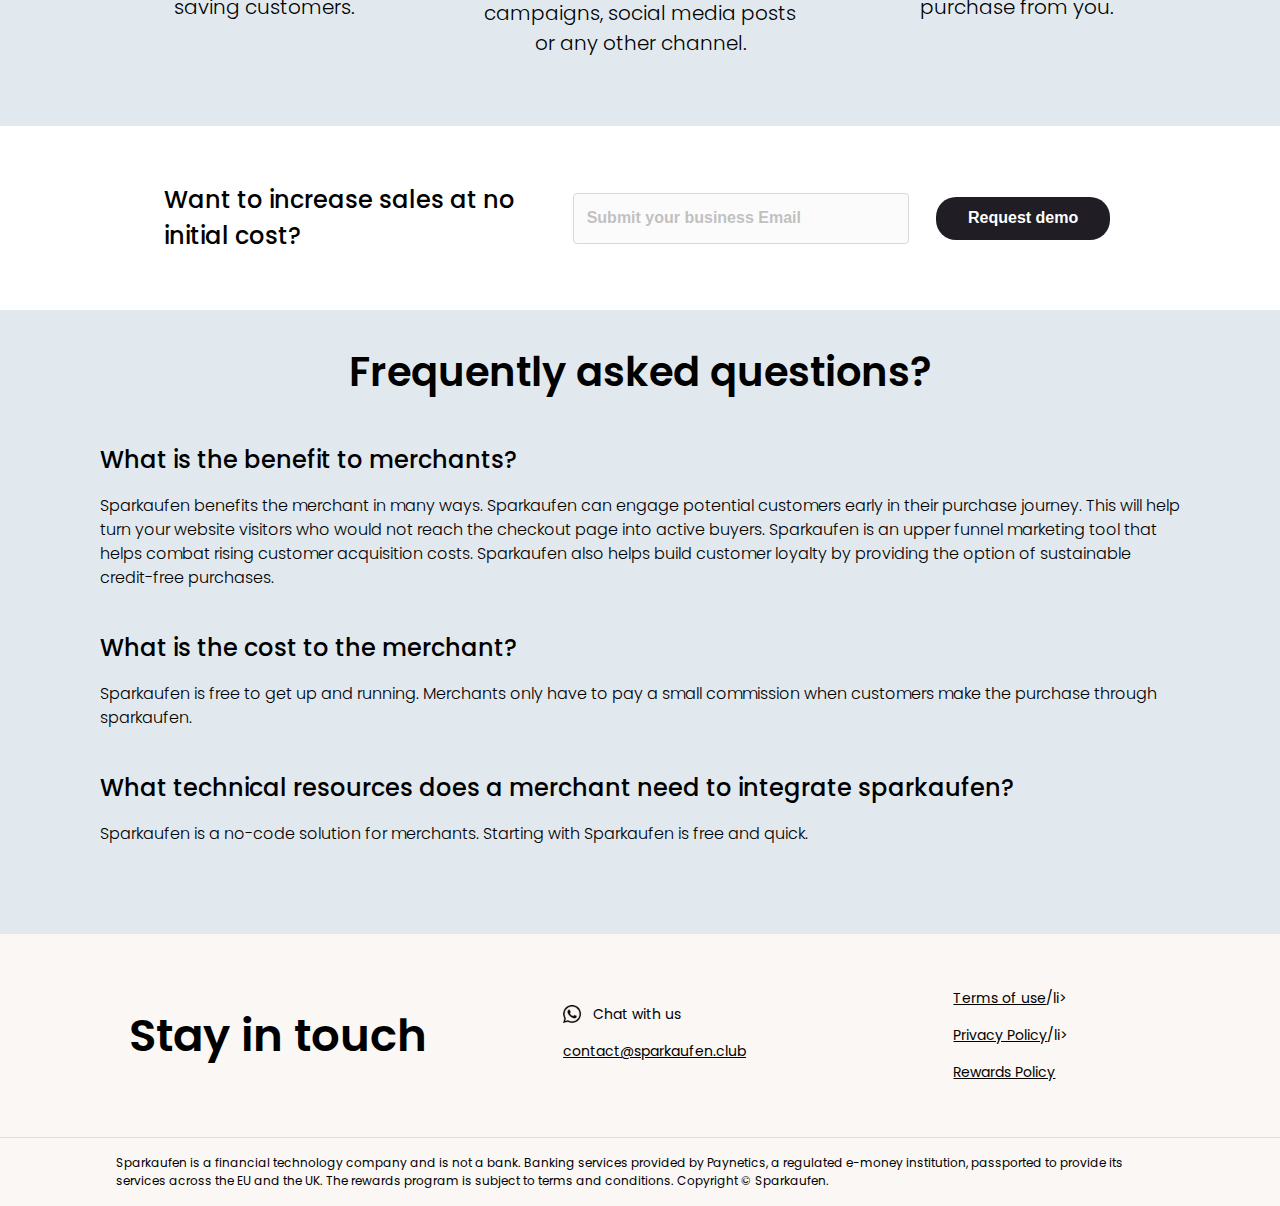
==== commit 3cb68d1f: "fixed issues" ====
--- a/business/index.html
+++ b/business/index.html
@@ -90,7 +90,7 @@
           <ul class="desktop-nav">
             <li><a href="../home/">Home</a></li>
             <li class="active"><a href="#">For Business</a></li>
-            <li><a href="#">Blog</a></li>
+            <!-- <li><a href="#">Blog</a></li> -->
           </ul>
         </nav>
         <div id="menuToggle">
@@ -101,7 +101,7 @@
           <ul id="menu" class="hideMenu">
             <li><a href="../home/">Home</a></li>
             <li class="active"><a href="#">For Business</a></li>
-            <li><a href="#">Blog</a></li>
+            <!-- <li><a href="#">Blog</a></li> -->
           </ul>
         </div>
       </div>
@@ -272,7 +272,7 @@
       <section class="how-it-works">
         <div class="container">
           <div class="heading">
-            <h3>How Neosave works?</h3>
+            <h3>How Sparkaufen works?</h3>
           </div>
           <div class="option-container">
             <div class="option">
@@ -348,12 +348,12 @@
             <div class="faq-que">
               <h4 class="que">What is the benefit to merchants?</h4>
               <p class="ans">
-                Neosave benefits the merchant in many ways. Neosave can engage
+                Sparkaufen benefits the merchant in many ways. Sparkaufen can engage
                 potential customers early in their purchase journey. This will
                 help turn your website visitors who would not reach the checkout
-                page into active buyers. Neosave is an upper funnel marketing
+                page into active buyers. Sparkaufen is an upper funnel marketing
                 tool that helps combat rising customer acquisition costs.
-                Neosave also helps build customer loyalty by providing the
+                Sparkaufen also helps build customer loyalty by providing the
                 option of sustainable credit-free purchases.
               </p>
             </div>
@@ -361,20 +361,20 @@
             <div class="faq-que">
               <h4 class="que">What is the cost to the merchant?</h4>
               <p class="ans">
-                Neosave is free to get up and running. Merchants only have to
+                Sparkaufen is free to get up and running. Merchants only have to
                 pay a small commission when customers make the purchase through
-                neosave.
+                sparkaufen.
               </p>
             </div>
 
             <div class="faq-que">
               <h4 class="que">
                 What technical resources does a merchant need to integrate
-                neosave?
+                sparkaufen?
               </h4>
               <p class="ans">
-                Neosave is a no-code solution for merchants. Starting with
-                Neosave is free and quick.
+                Sparkaufen is a no-code solution for merchants. Starting with
+                Sparkaufen is free and quick.
               </p>
             </div>
           </div>
@@ -401,8 +401,8 @@
             </li>
             <li>
               <span class="text"
-                ><a style="color: #000" href="mailto:contact@neosave.club"
-                  >contact@neosave.club</a
+                ><a style="color: #000" href="mailto:contact@sparkaufen.club"
+                  >contact@sparkaufen.club</a
                 ></span
               >
             </li>
@@ -433,11 +433,11 @@
       </div>
       <div class="sub-footer">
         <div class="container">
-          Neosave is a financial technology company and is not a bank. Banking
+          Sparkaufen is a financial technology company and is not a bank. Banking
           services provided by Paynetics, a regulated e-money institution,
           passported to provide its services across the EU and the UK. The
           rewards program is subject to terms and conditions. Copyright ©
-          Neosave.
+          Sparkaufen.
         </div>
       </div>
     </footer>
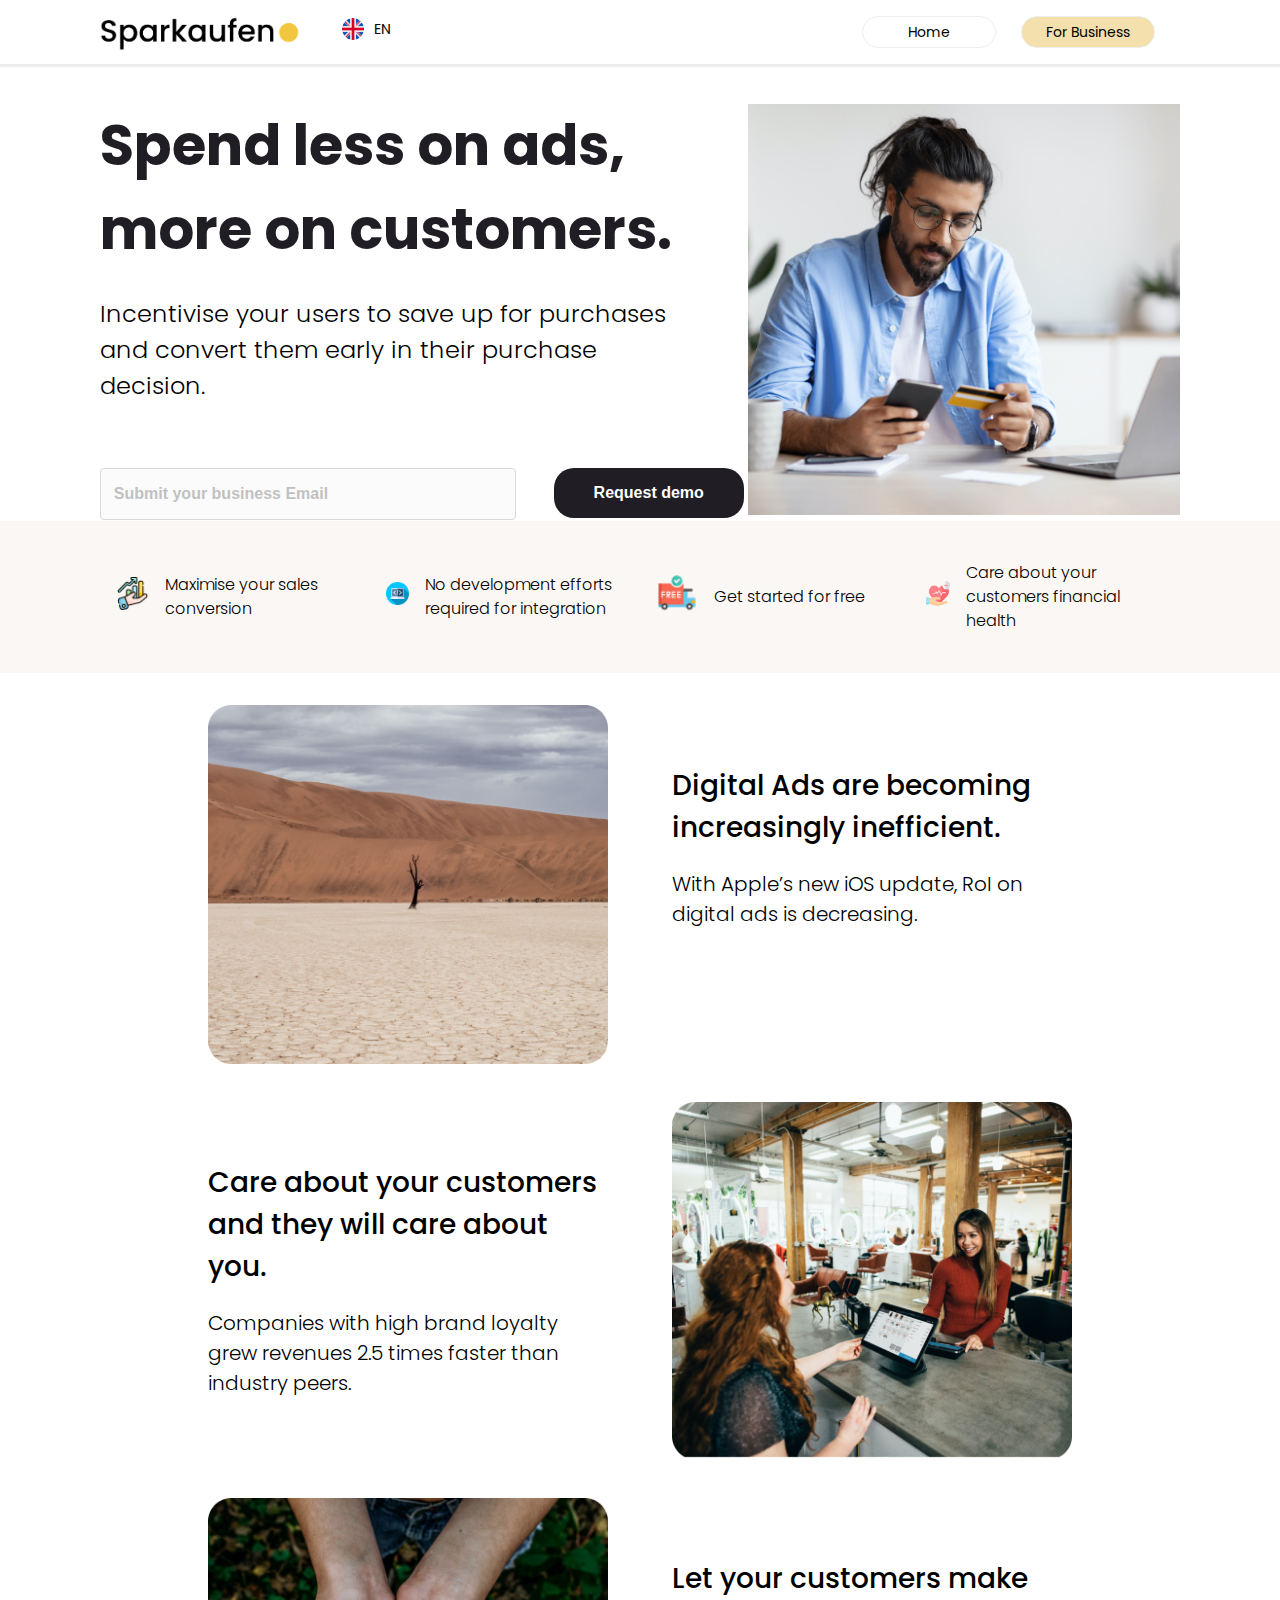
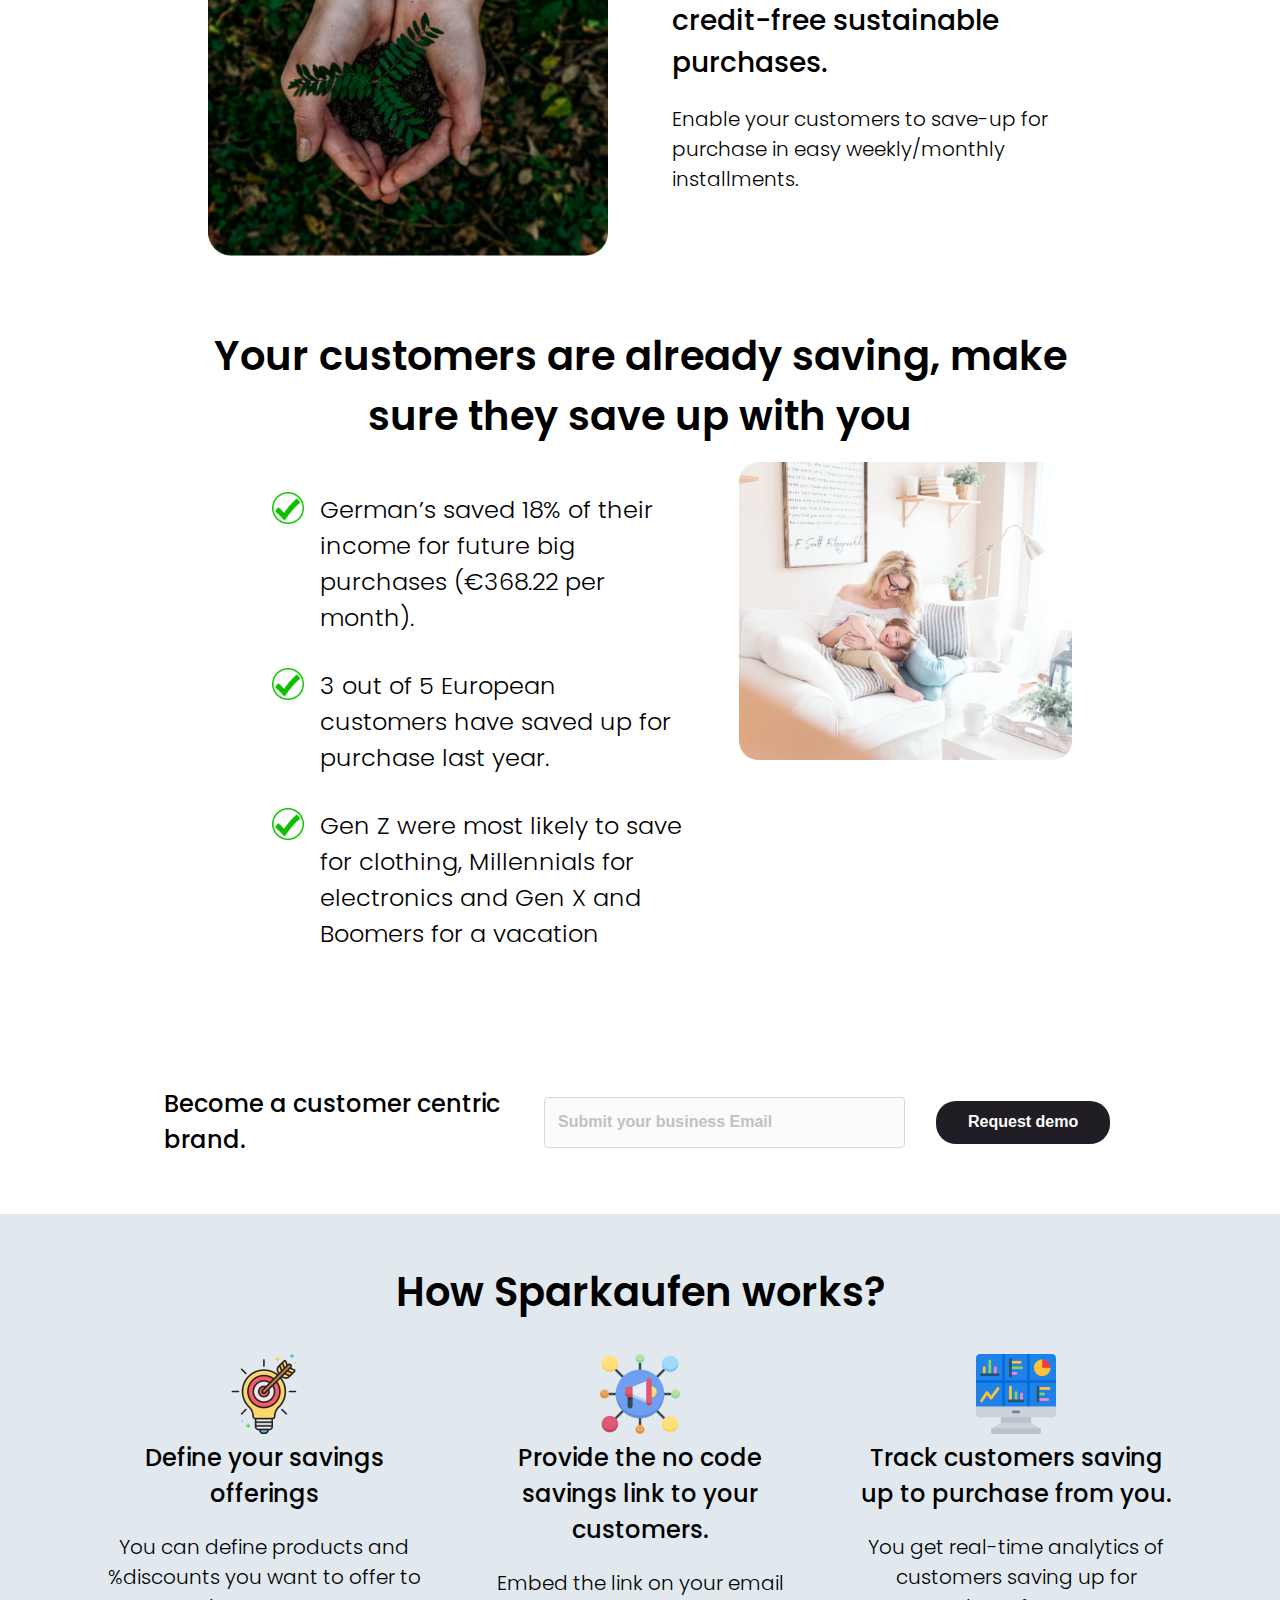
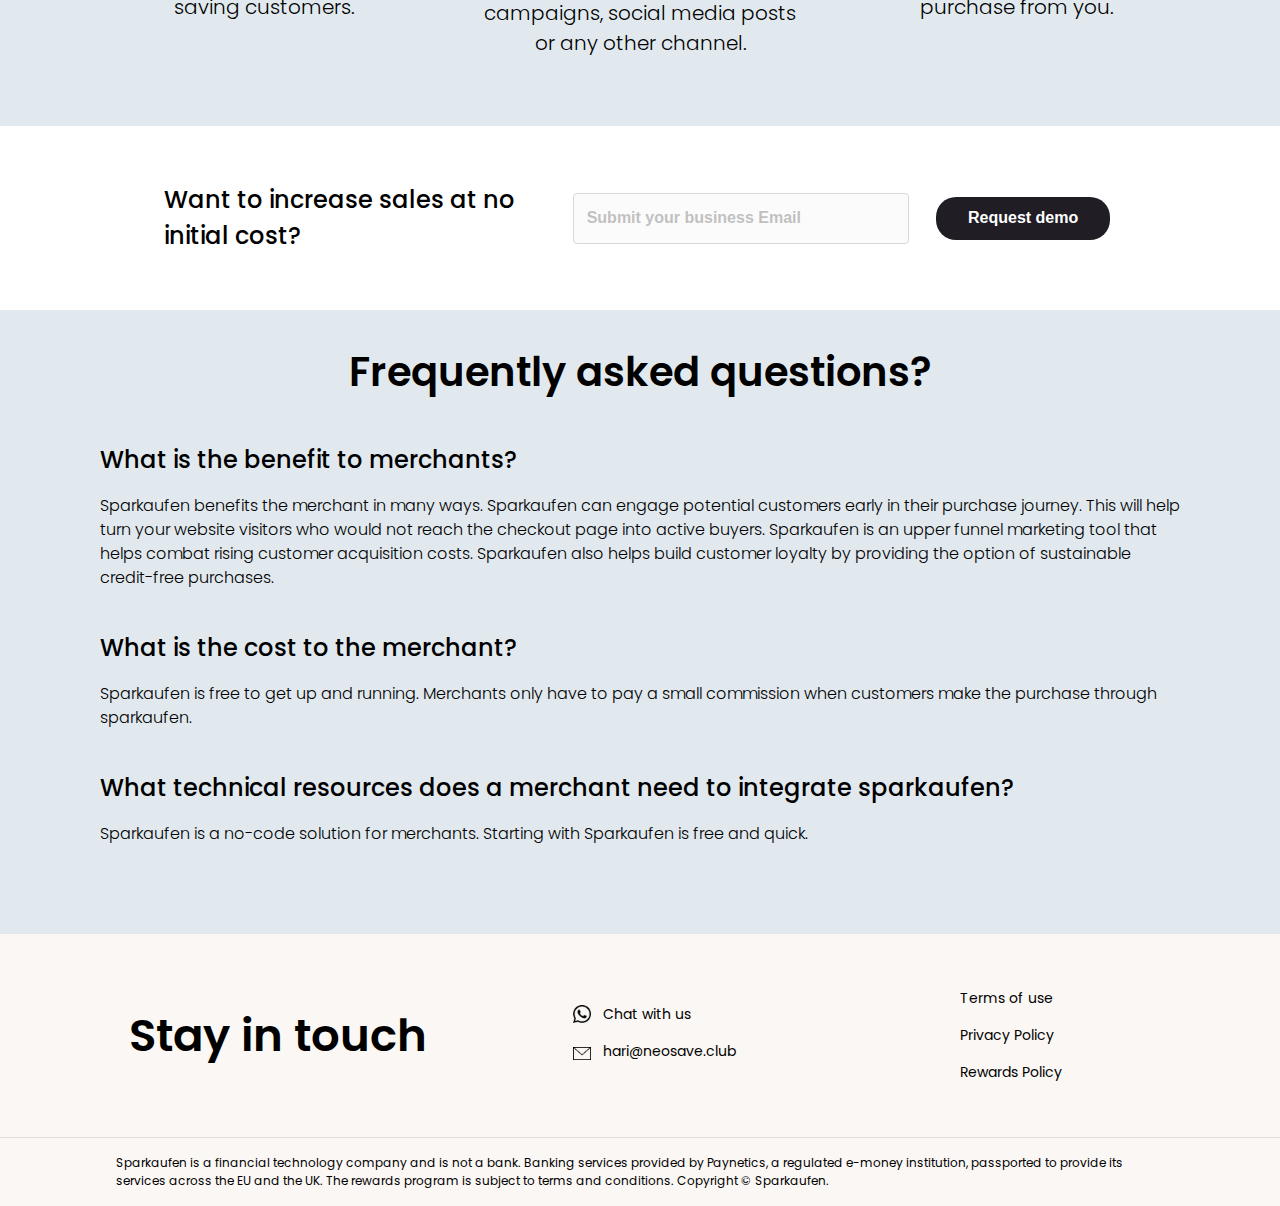
==== commit 00ea224b: "email updated" ====
--- a/business/index.html
+++ b/business/index.html
@@ -348,13 +348,13 @@
             <div class="faq-que">
               <h4 class="que">What is the benefit to merchants?</h4>
               <p class="ans">
-                Sparkaufen benefits the merchant in many ways. Sparkaufen can engage
-                potential customers early in their purchase journey. This will
-                help turn your website visitors who would not reach the checkout
-                page into active buyers. Sparkaufen is an upper funnel marketing
-                tool that helps combat rising customer acquisition costs.
-                Sparkaufen also helps build customer loyalty by providing the
-                option of sustainable credit-free purchases.
+                Sparkaufen benefits the merchant in many ways. Sparkaufen can
+                engage potential customers early in their purchase journey. This
+                will help turn your website visitors who would not reach the
+                checkout page into active buyers. Sparkaufen is an upper funnel
+                marketing tool that helps combat rising customer acquisition
+                costs. Sparkaufen also helps build customer loyalty by providing
+                the option of sustainable credit-free purchases.
               </p>
             </div>
 
@@ -397,13 +397,16 @@
           <ul>
             <li>
               <span class="image"><img src="../images/wp.png" /></span>
-              <span class="text">Chat with us</span>
+              <a href="https://api.whatsapp.com/send?phone=4915124389224">
+                <span class="text">Chat with us</span></a
+              >
             </li>
             <li>
+              <span class="image"><img src="../../images/envalop.png" /></span>
               <span class="text"
-                ><a style="color: #000" href="mailto:contact@sparkaufen.club"
-                  >contact@sparkaufen.club</a
-                ></span
+                ><a style="color: #000" href="mailto:hari@neosave.club"
+                  >hari@neosave.club
+                </a></span
               >
             </li>
           </ul>
@@ -413,13 +416,12 @@
           <ul>
             <!-- <li>About us</li> -->
             <li>
-              <a href="../PDF/Terms of Use.pdf" target="_blank">Terms of use</a
-              >/li>
+              <a href="../PDF/Terms of Use.pdf" target="_blank">Terms of use</a>
             </li>
             <li>
               <a href="../PDF/Privacy Policy.pdf" target="_blank"
                 >Privacy Policy</a
-              >/li>
+              >
             </li>
             <li>
               <a
@@ -433,11 +435,11 @@
       </div>
       <div class="sub-footer">
         <div class="container">
-          Sparkaufen is a financial technology company and is not a bank. Banking
-          services provided by Paynetics, a regulated e-money institution,
-          passported to provide its services across the EU and the UK. The
-          rewards program is subject to terms and conditions. Copyright ©
-          Sparkaufen.
+          Sparkaufen is a financial technology company and is not a bank.
+          Banking services provided by Paynetics, a regulated e-money
+          institution, passported to provide its services across the EU and the
+          UK. The rewards program is subject to terms and conditions. Copyright
+          © Sparkaufen.
         </div>
       </div>
     </footer>
--- a/css/styles.css
+++ b/css/styles.css
@@ -8,6 +8,12 @@
 
 a {
   color: #000;
+  text-decoration: none;
+}
+
+a:hover {
+  color: #000;
+  text-decoration: underline;
 }
 
 html {
@@ -370,8 +376,8 @@
   }
 
   header .header-container .logo-container .logo {
-    width: 90px;
-    margin: 1.5rem 2.5rem 0 1rem;
+    width: 300px;
+    margin: 1rem 0 0 0.5rem;
   }
   #menuToggle {
     display: block;
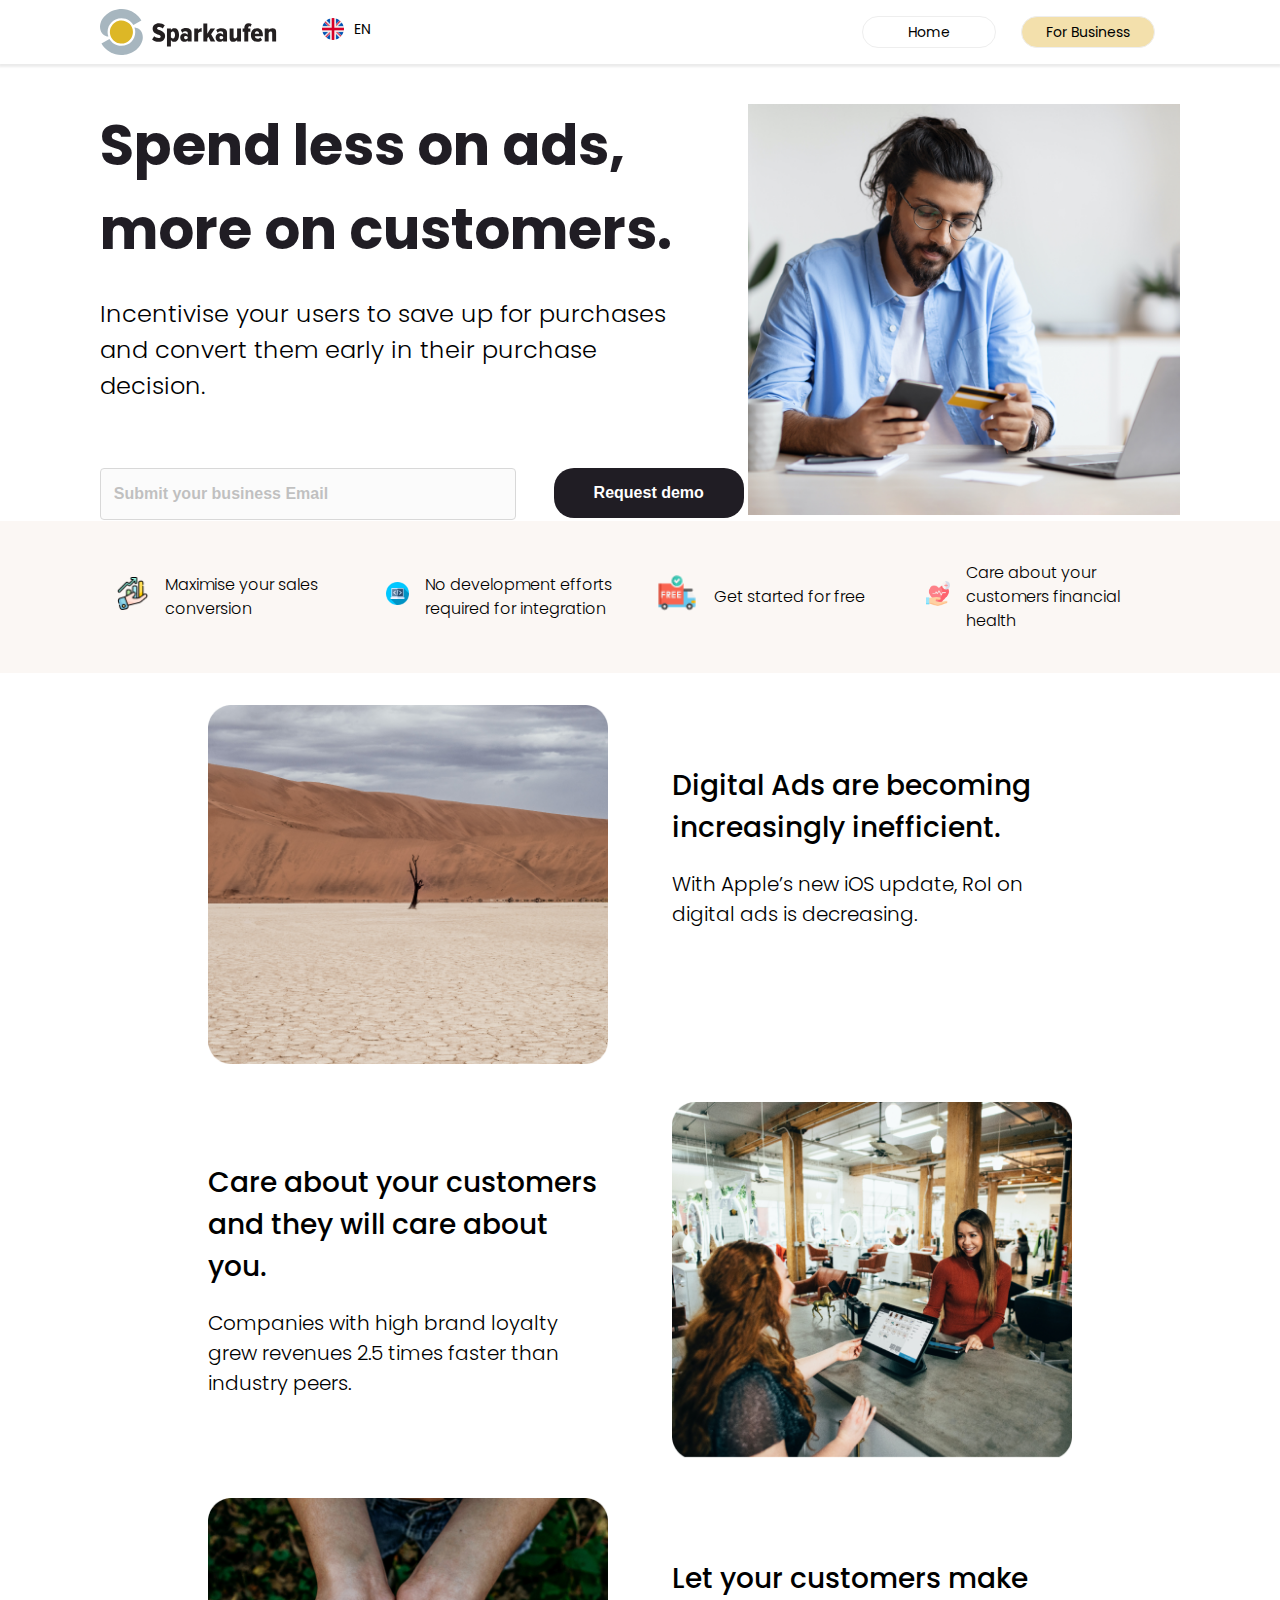
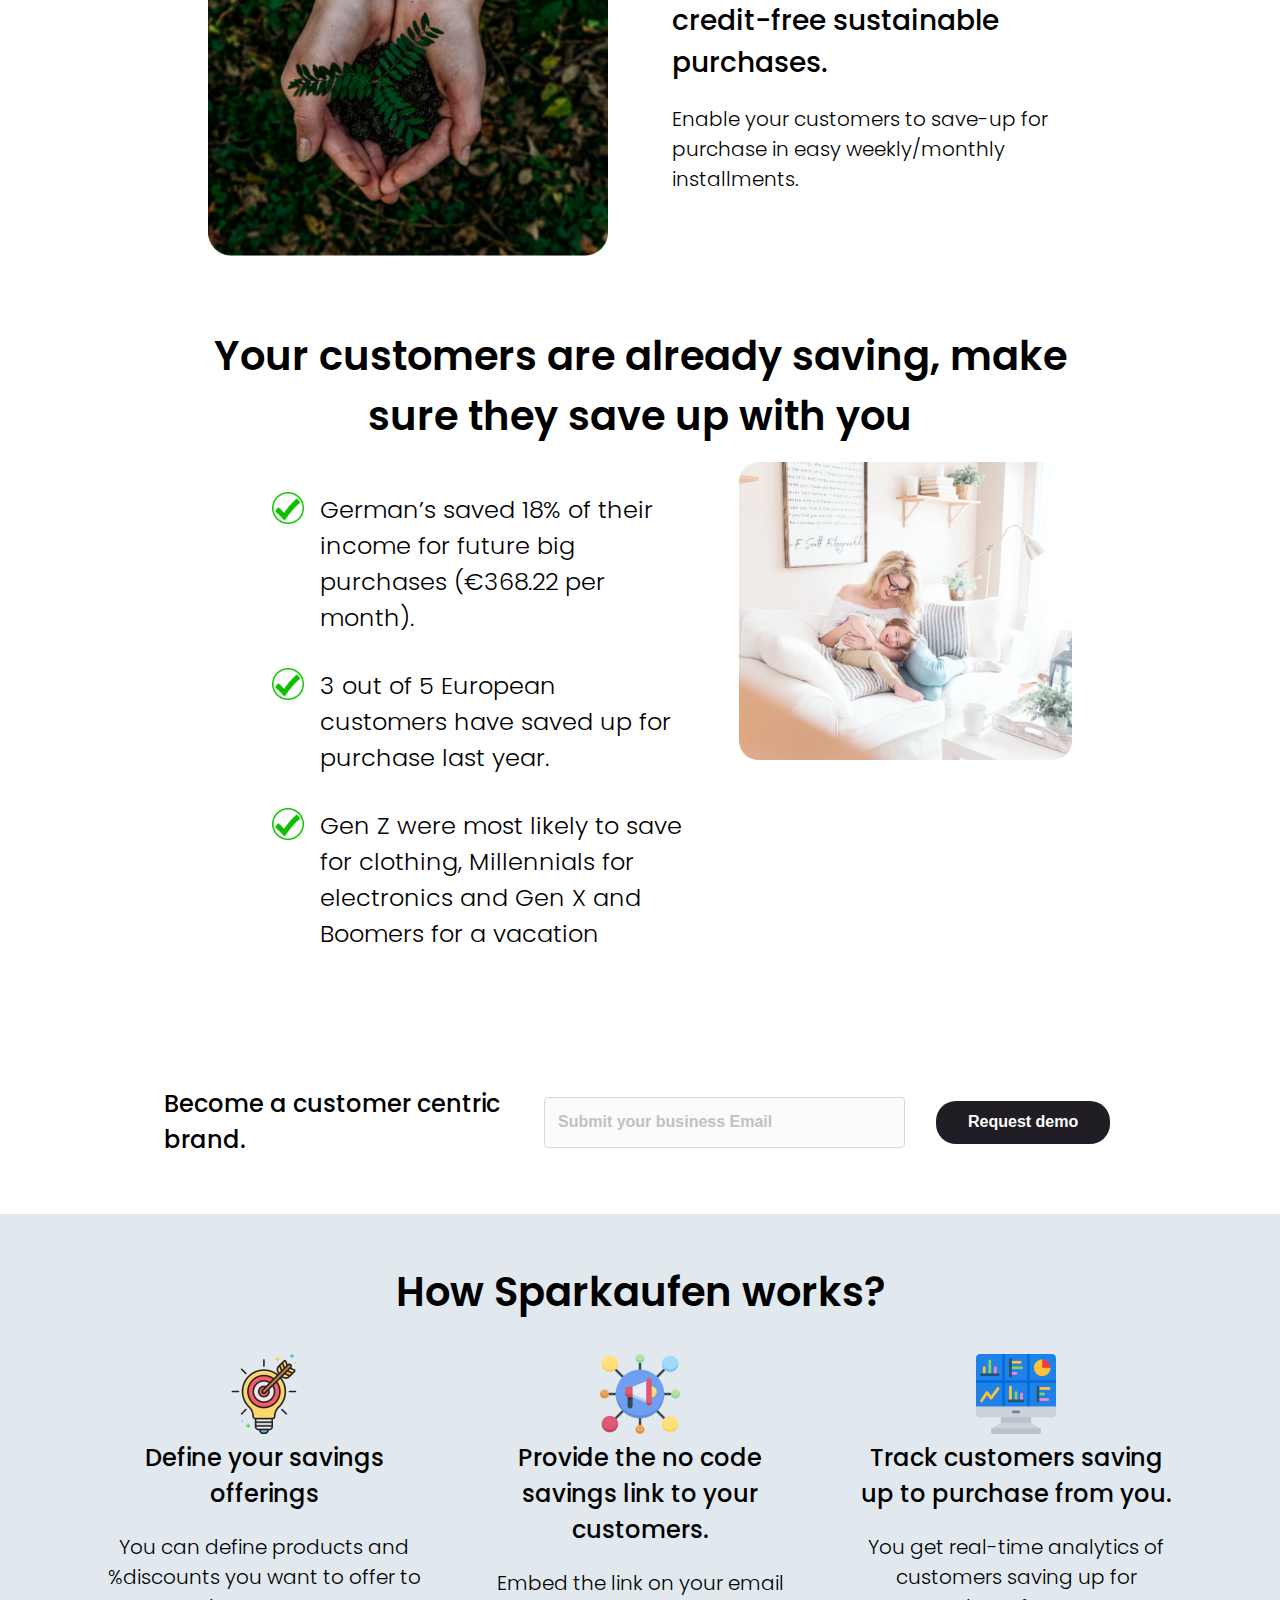
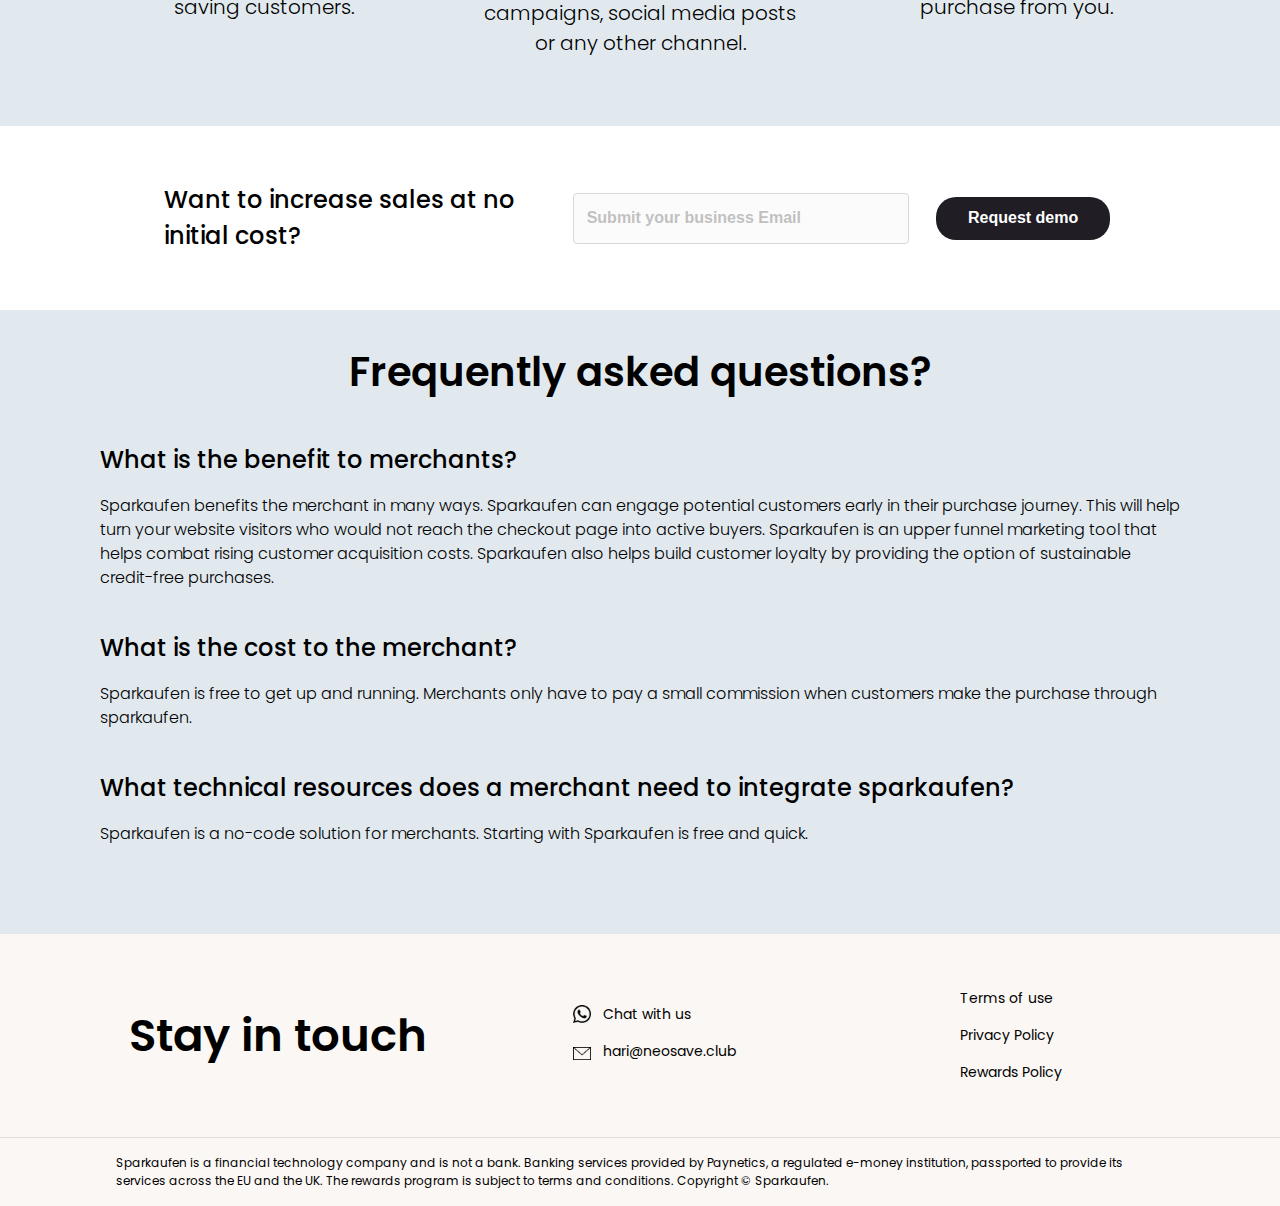
==== commit fbbbef9f: "updated logo and added redirection link for app" ====
--- a/business/index.html
+++ b/business/index.html
@@ -4,6 +4,26 @@
     <title>Business</title>
     <meta charset="utf-8" />
     <meta name="viewport" content="width=device-width, initial-scale=1" />
+    <meta name="description" content="Neosave is a Save now buy later / Sparkaufen platform that incentivises credit-free sustainable shopping by enabling customers to save up for purchases. Smart brands can improve their sales performance while being mindful of their customer's financial health.">
+    <meta name="keywords" content="save now buy later,
+    sparkaufen,
+    improve sales performance,
+    strategies to increase sales,
+    new ways to market your business,
+    ways to improve sales,
+    saving rewards,
+    sales outreach ideas,
+    boost sales,
+    increase sales conversion rate,
+    consumer conversion,
+    ways to improve retail sales,
+    marketing strategies to improve sales,
+    save to buy,
+    save to shop,
+    credit free shopping,
+    shopping with rewards,
+    sustainable shopping,
+    shopping discounts">
     <link href=".././css/styles.css" rel="stylesheet" />
     <link href="../business/business.css" rel="stylesheet" />
 
@@ -58,7 +78,7 @@
       <div class="header-container container">
         <div class="logo-container">
           <div class="logo">
-            <a href="../home"><img src="../images/logo-black.png" /></a>
+            <a href="../home"><img src="../images/logo-black.svg" /></a>
           </div>
           <div class="language-selector hide-mobile">
             <div class="language-switch">
--- a/css/styles.css
+++ b/css/styles.css
@@ -6,6 +6,14 @@
   padding: 0px;
 }
 
+button a {
+  color: #fff;
+}
+
+button a:hover {
+  color: #fff;
+}
+
 a {
   color: #000;
   text-decoration: none;
@@ -69,9 +77,9 @@
 }
 
 header .header-container .logo-container .logo {
-  width: 200px;
+  width: 180px;
   margin-right: 2rem;
-  margin-top: 0.6rem;
+  margin-top: 0.4rem;
 }
 
 header .header-container .language-selector {
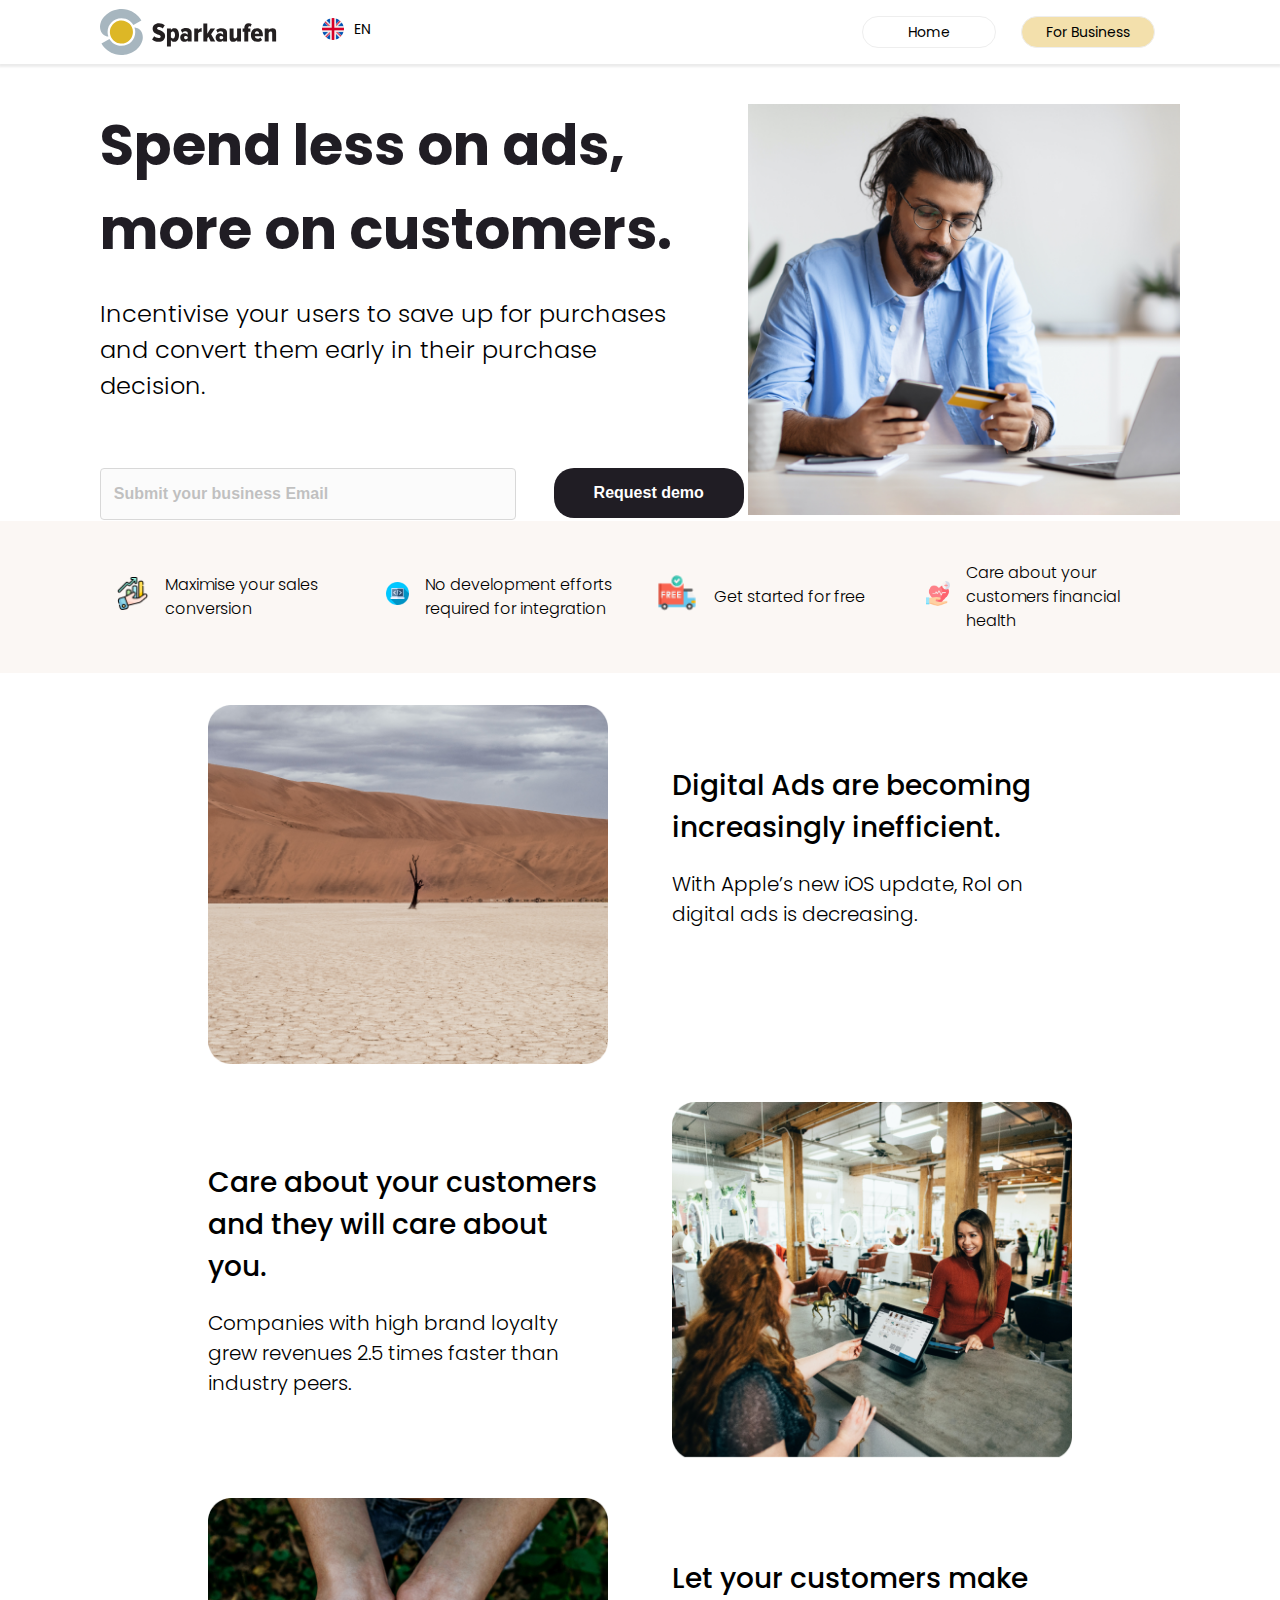
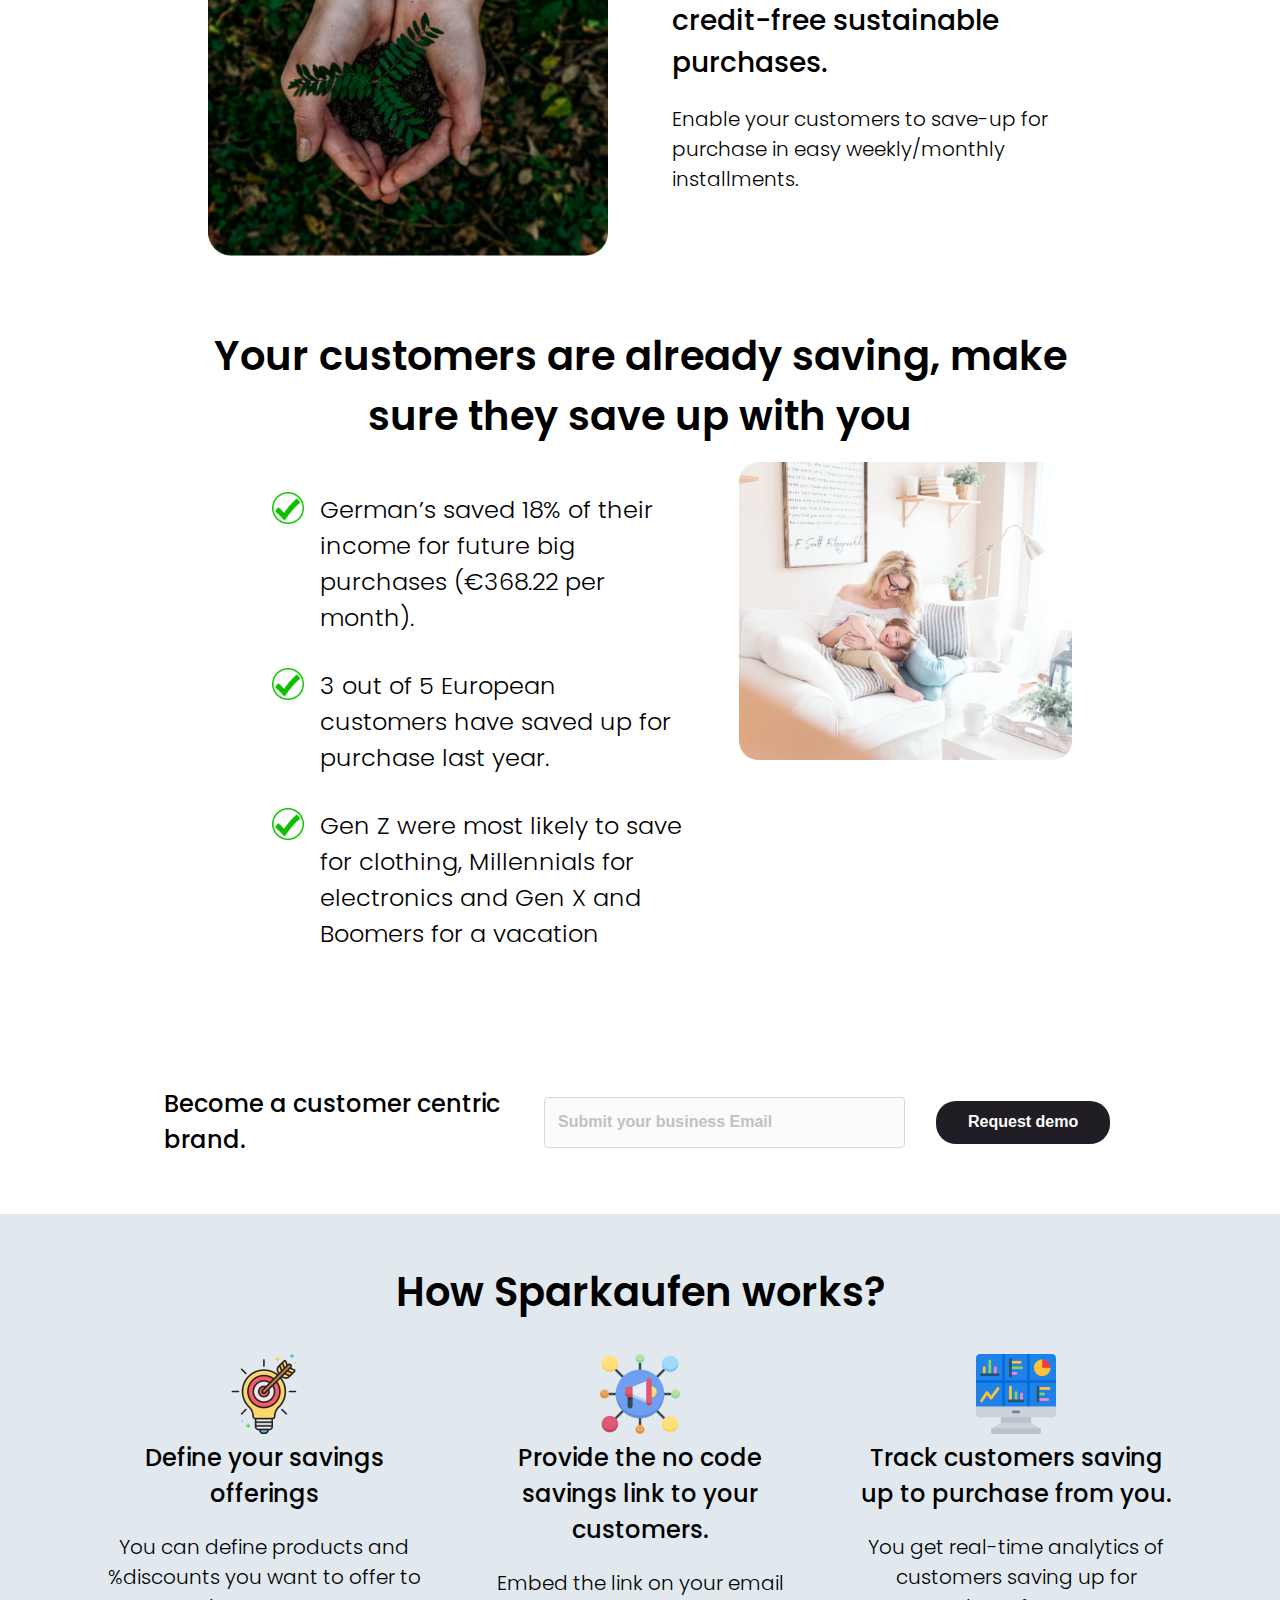
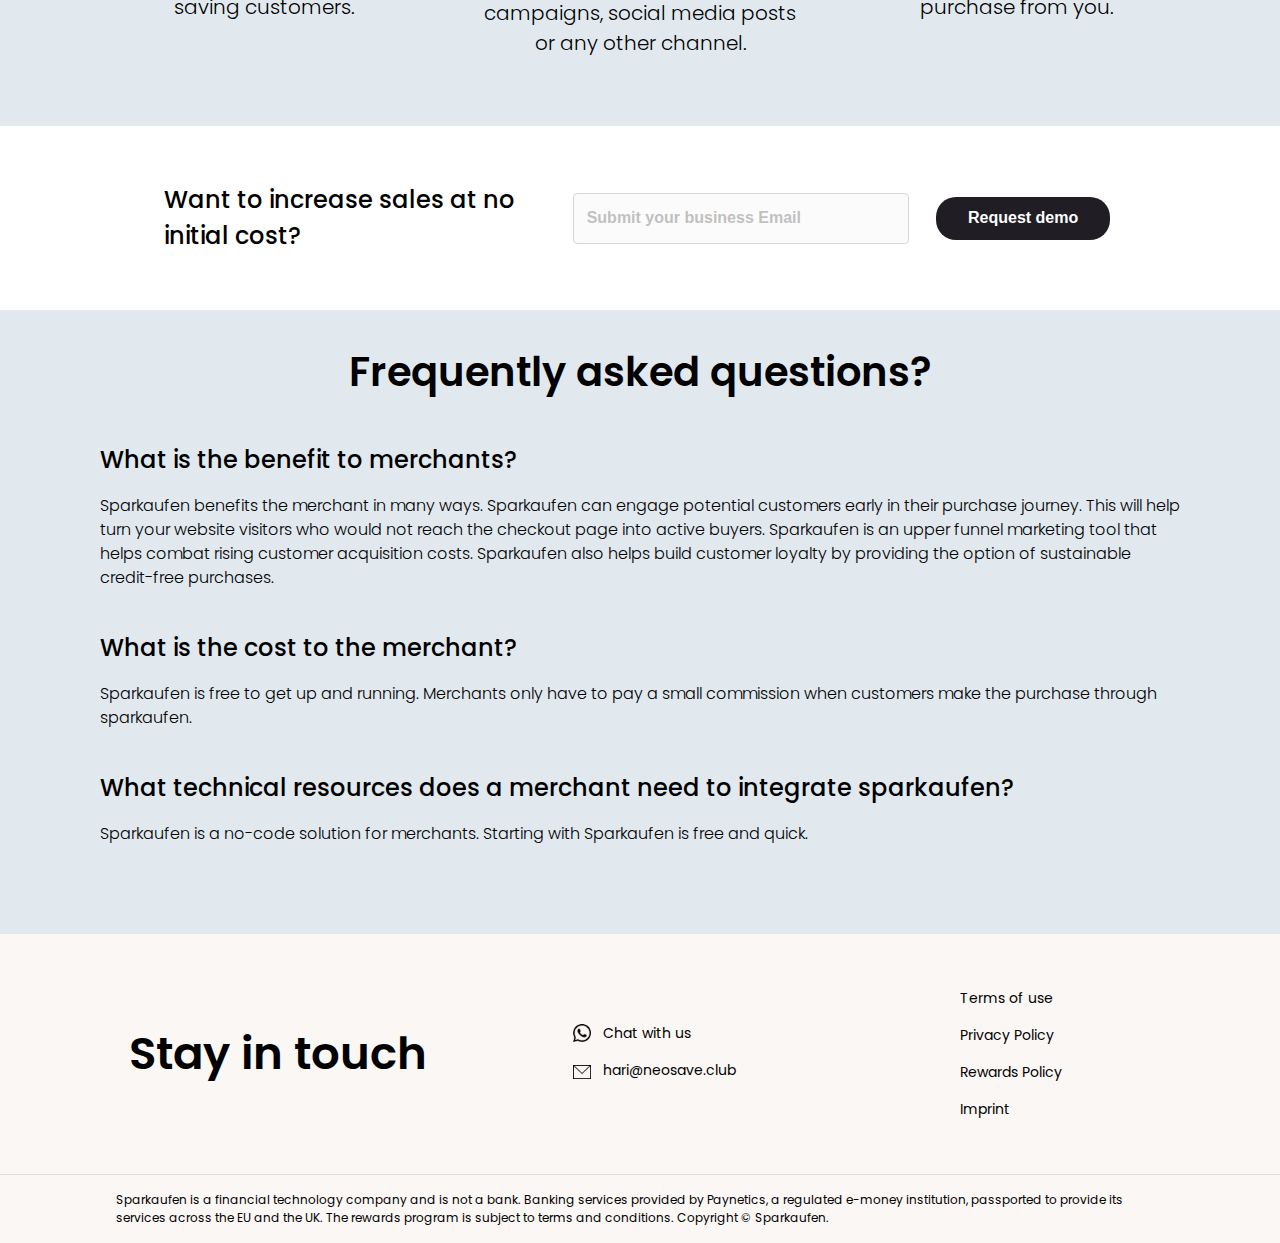
==== commit 98432a26: "added imprint link" ====
--- a/business/index.html
+++ b/business/index.html
@@ -450,6 +450,13 @@
                 >Rewards Policy</a
               >
             </li>
+            <li>
+              <a
+                href="../PDF/imprint.pdf"
+                target="_blank"
+                >Imprint</a
+              >
+            </li>
           </ul>
         </div>
       </div>
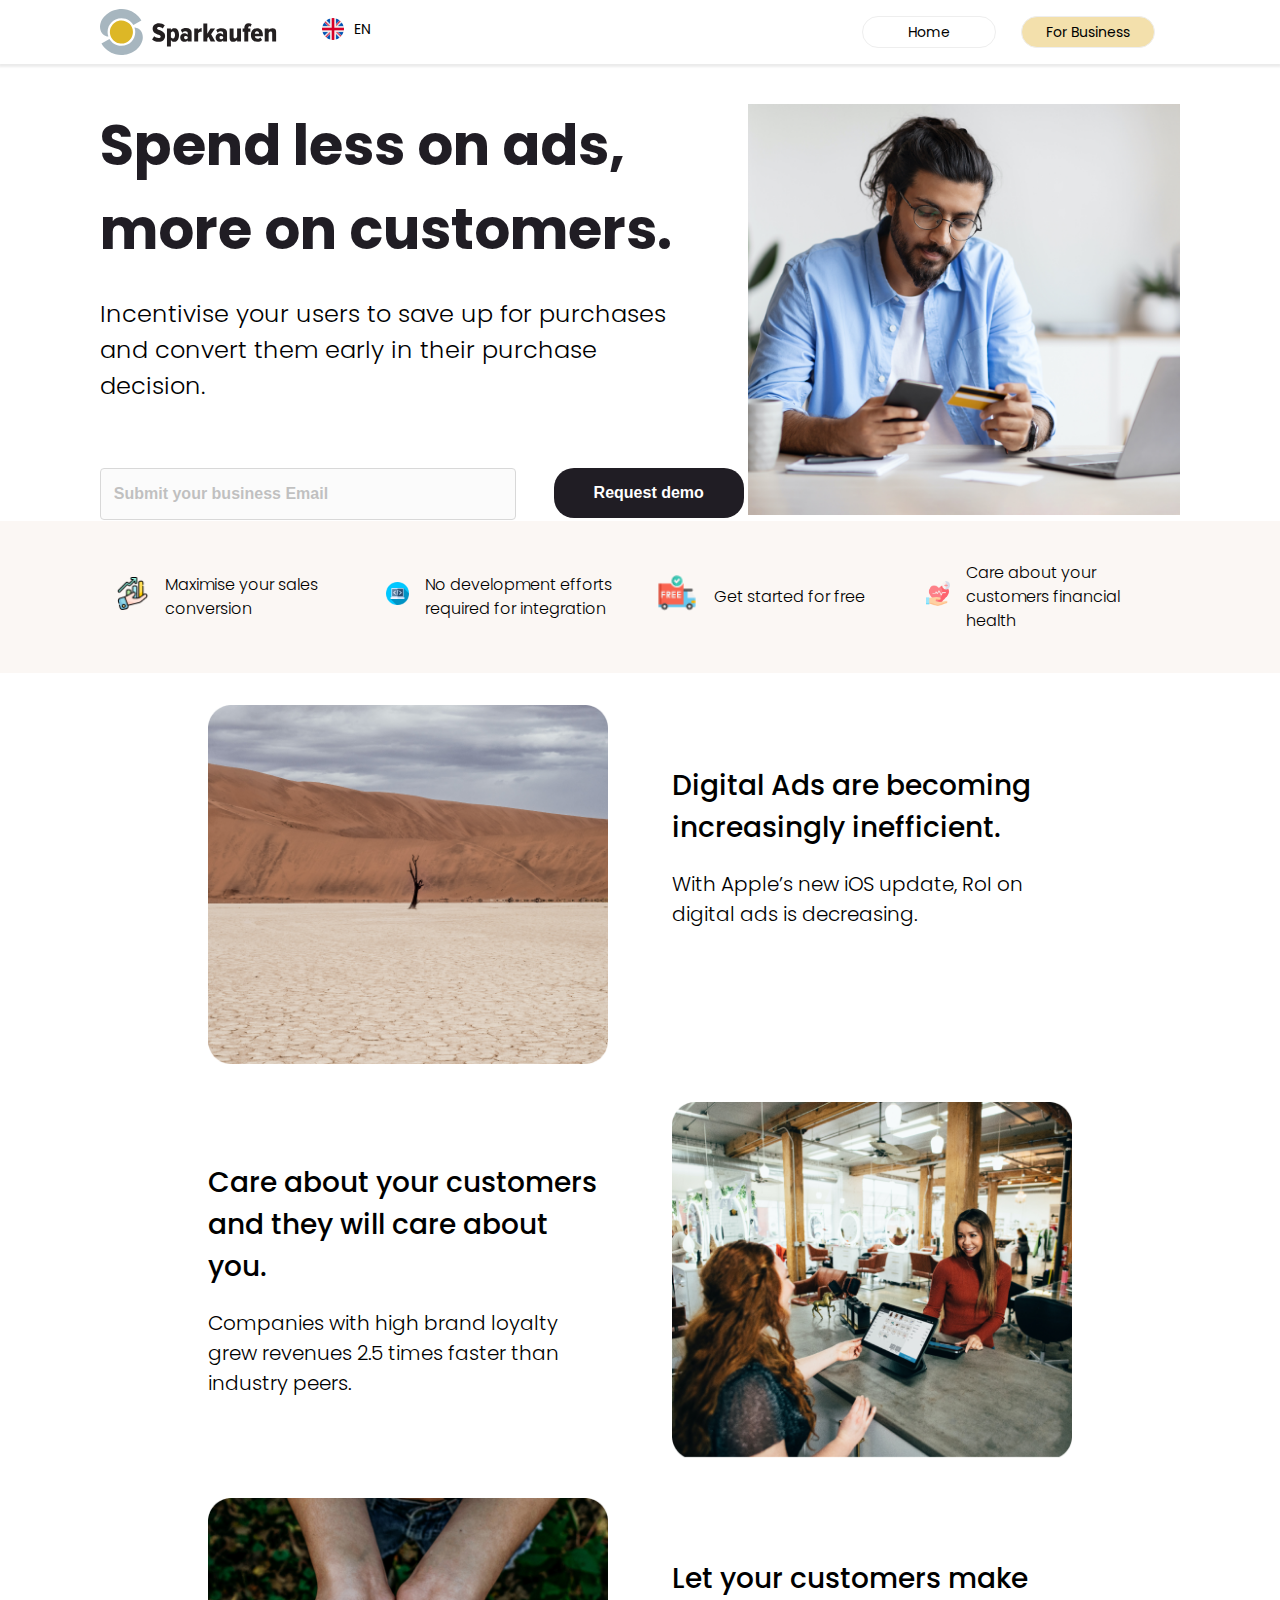
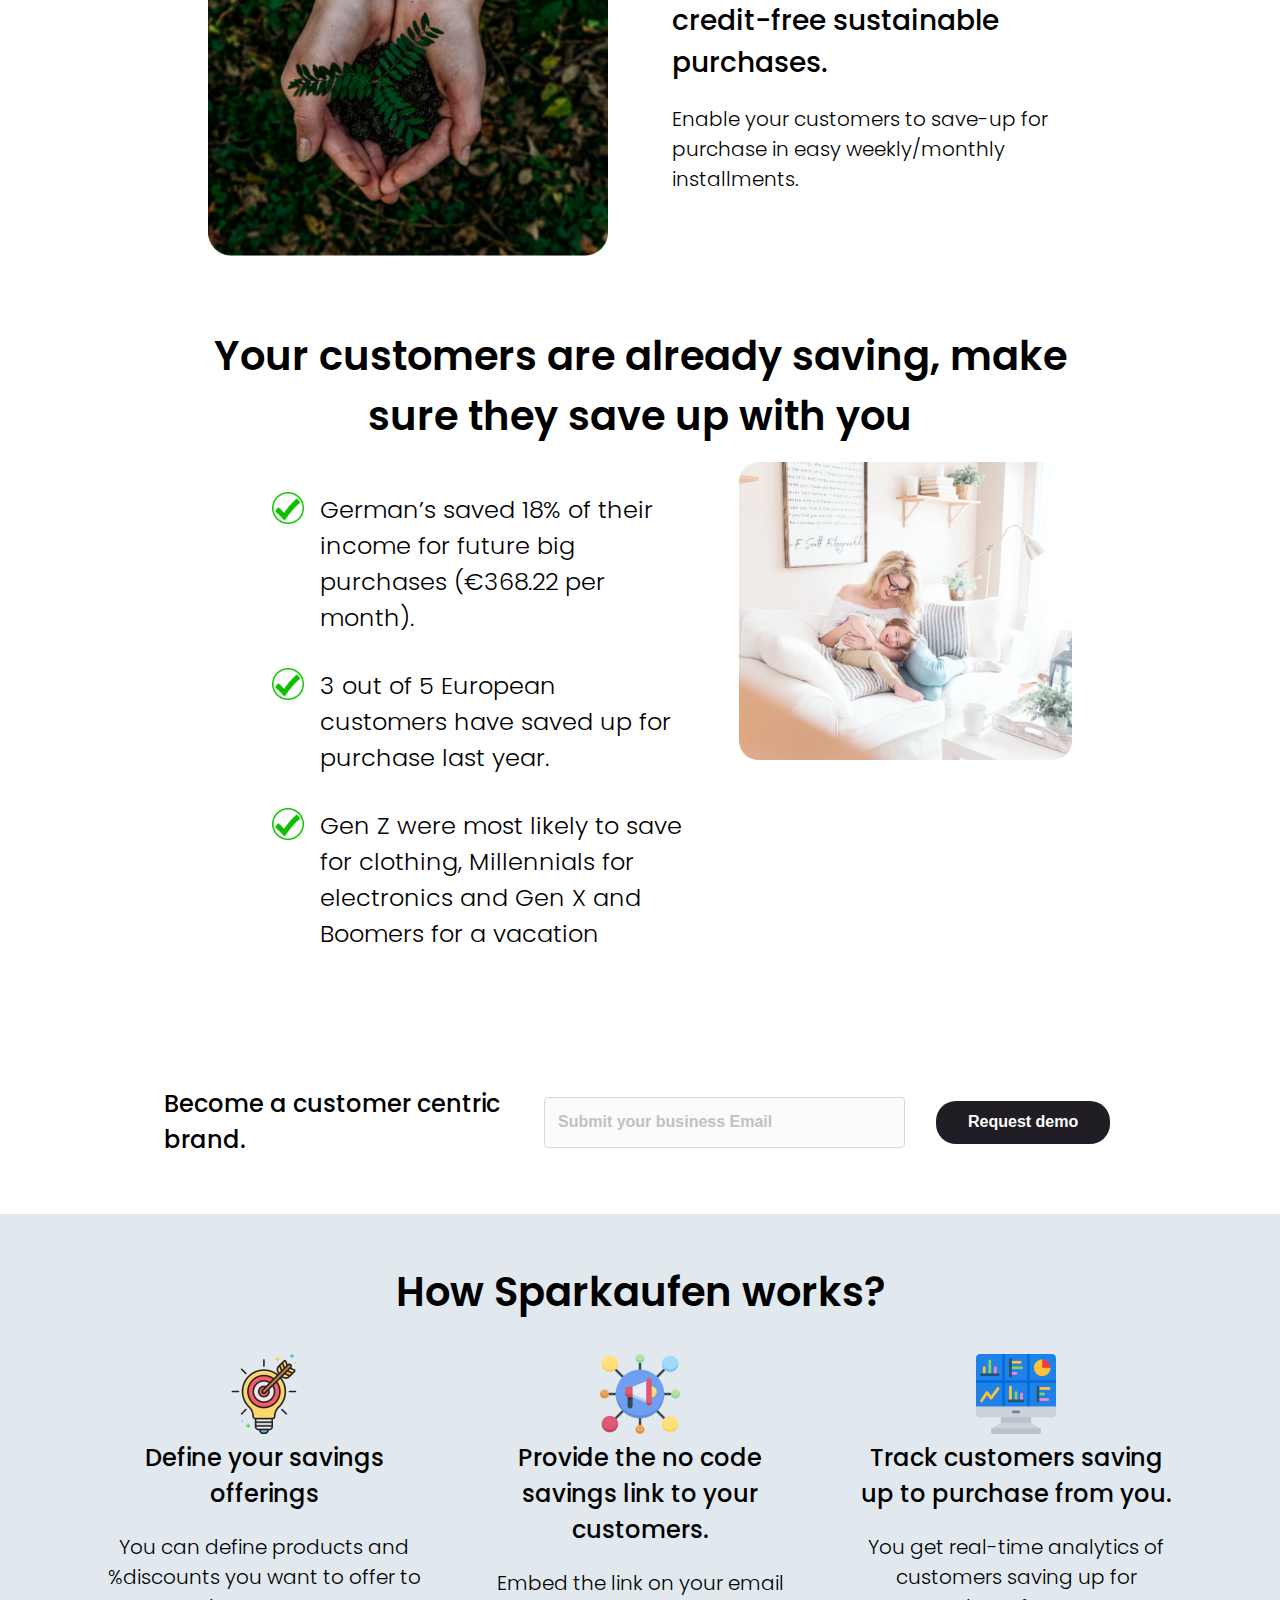
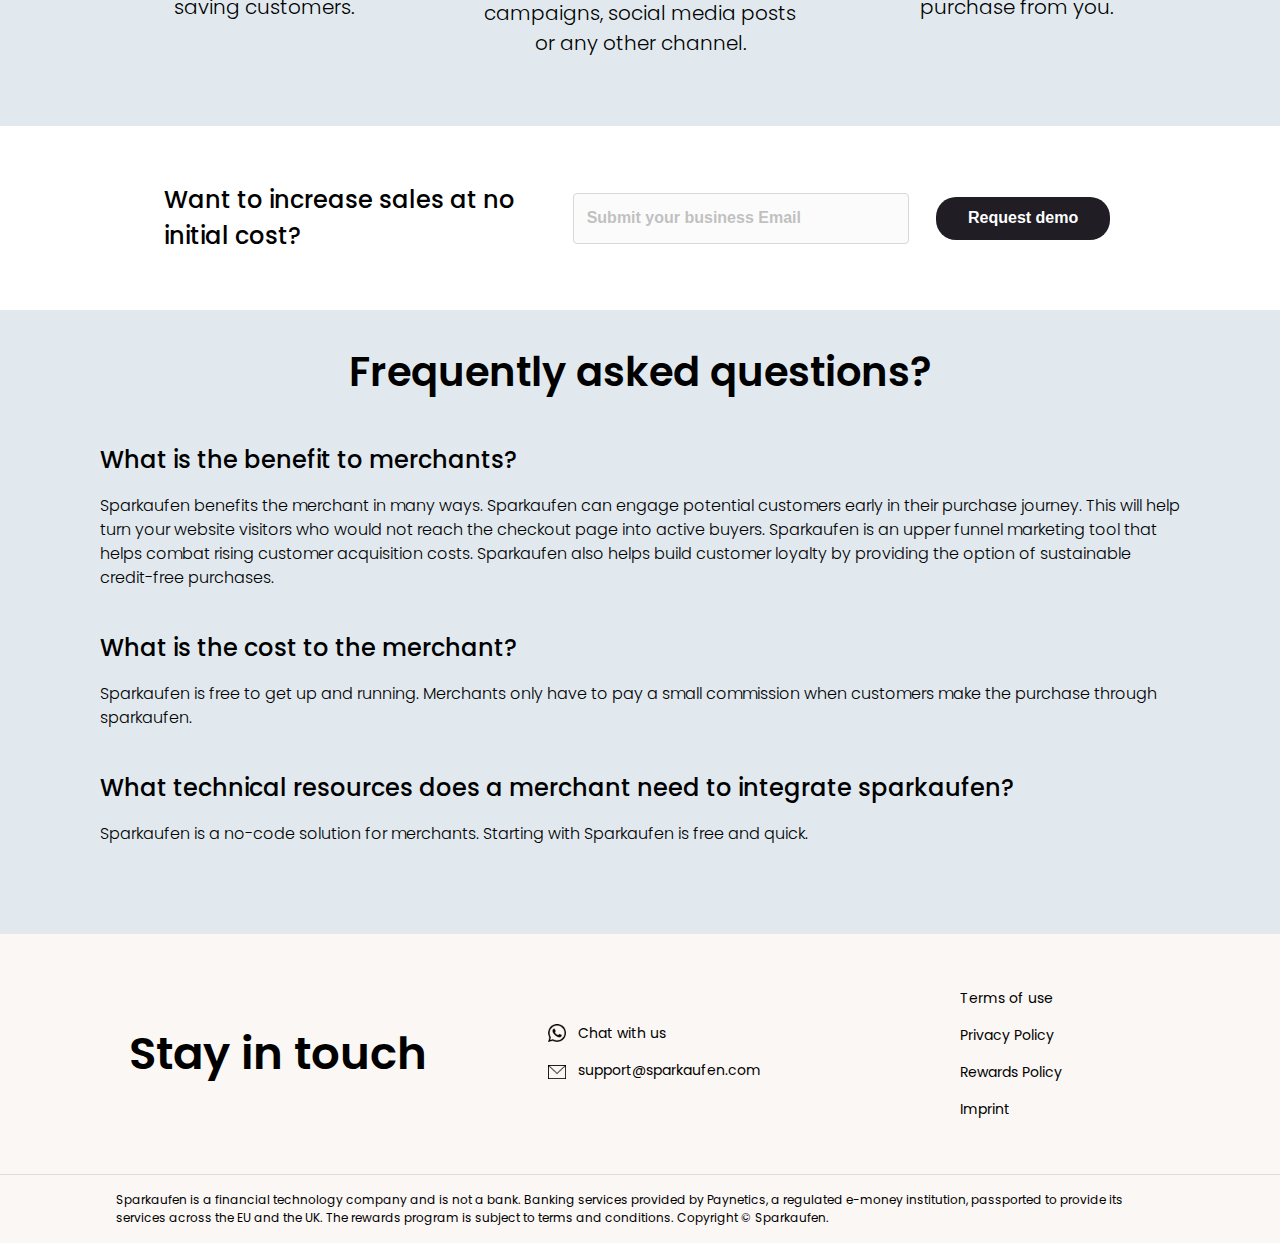
==== commit e0cbacfc: "updated email address" ====
--- a/business/index.html
+++ b/business/index.html
@@ -422,10 +422,10 @@
               >
             </li>
             <li>
-              <span class="image"><img src="../../images/envalop.png" /></span>
+              <span class="image"><img src="../images/envalop.png" /></span>
               <span class="text"
-                ><a style="color: #000" href="mailto:hari@neosave.club"
-                  >hari@neosave.club
+                ><a style="color: #000" href="mailto:support@sparkaufen.com"
+                  >support@sparkaufen.com
                 </a></span
               >
             </li>
